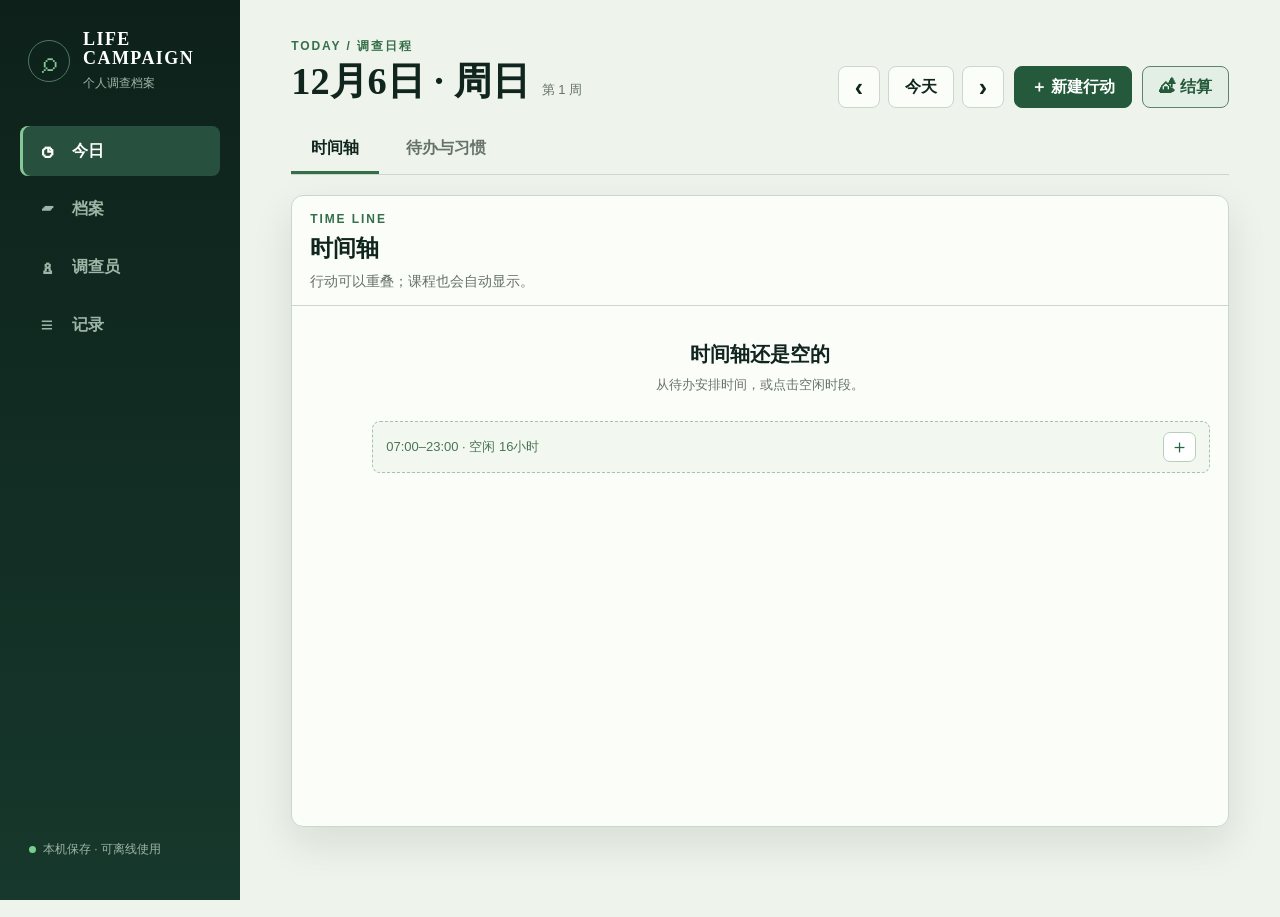
==== index.html @ 819fd272 "feat: add continuous quick todo entry" ====
<!doctype html>
<html lang="zh-CN">
<head>
  <meta charset="utf-8">
  <meta name="viewport" content="width=device-width,initial-scale=1,viewport-fit=cover">
  <meta name="theme-color" content="#10251e">
  <meta name="description" content="本地优先、可离线使用的个人生活管理 RPG">
  <title>Life Campaign</title>
  <link rel="manifest" href="./manifest.webmanifest">
  <link rel="icon" type="image/svg+xml" href="./favicon.svg">
  <link rel="stylesheet" href="./styles.css">
</head>
<body class="synced">
  <div class="app-shell">
    <aside class="rail">
      <div class="brand"><span class="brand-mark">⌕</span><div><strong>LIFE<br>CAMPAIGN</strong><small>个人调查档案</small></div></div>
      <nav class="nav-list" aria-label="主导航">
        <button class="nav-item active" data-tab="today"><span>◷</span>今日</button>
        <button class="nav-item" data-tab="archive"><span>▰</span>档案</button>
        <button class="nav-item" data-tab="investigator"><span>♙</span>调查员</button>
        <button class="nav-item" data-tab="logs"><span>≡</span>记录</button>
      </nav>
      <div class="rail-foot"><span class="status-dot"></span><span data-sync-status>本机保存 · 可离线使用</span></div>
    </aside>
    <div class="cloud-status-mobile"><span class="status-dot"></span><span data-sync-status>本机保存 · 可离线使用</span></div>

    <main>
      <section class="view active today-dashboard" id="today-view">
        <header class="topbar today-topbar">
          <div><p class="eyebrow">TODAY / 调查日程</p><div class="today-title-row"><h1 id="date-title">今天</h1><span id="week-label">第 1 周</span></div></div>
          <div class="top-actions"><div class="date-controls"><button class="icon-btn" id="prev-day" aria-label="前一天">‹</button><button class="ghost-btn" id="go-today">今天</button><button class="icon-btn" id="next-day" aria-label="后一天">›</button></div><button class="primary-btn" id="add-action">＋ 新建行动</button><button class="settle-btn" id="settle-day">🏕 结算</button></div>
        </header>
        <nav class="today-section-tabs" aria-label="今日页面"><button class="active" data-today-section="timeline">时间轴</button><button data-today-section="planning">待办与习惯</button></nav>
        <section class="today-section active" id="today-timeline-section">
          <article class="panel timeline-panel">
            <div class="panel-head compact"><div><p class="section-code">TIME LINE</p><h2>时间轴</h2><p class="muted timeline-hint">行动可以重叠；课程也会自动显示。</p></div></div>
            <div id="timeline" class="timeline"></div>
          </article>
        </section>
        <section class="today-section" id="today-planning-section">
          <div class="planning-main-grid">
            <article class="panel todo-panel" id="todo-panel">
              <div class="panel-head compact todo-head"><div><p class="section-code">TO-DO</p><h2 id="todo-title">本日待办</h2></div><span class="count" id="pending-count">0</span></div>
              <nav class="todo-tabs" aria-label="待办周期"><button class="active" data-todo-period="day">本日</button><button data-todo-period="week">本周</button><button data-todo-period="month">本月</button></nav>
              <form class="quick-todo-form" id="quick-todo-form"><span aria-hidden="true">＋</span><input id="quick-todo-title" maxlength="80" autocomplete="off" enterkeyhint="enter" aria-label="快速新建待办" placeholder="输入待办，按回车新建"><button type="submit" aria-label="添加待办">↵</button></form>
              <p class="quick-todo-hint"><span id="quick-todo-date"></span> · 回车后可继续输入</p>
              <div id="pending-list" class="todo-list"></div>
              <p class="todo-swipe-hint">左右滑动切换周期</p>
            </article>
            <article class="panel habit-panel"><div class="panel-head compact"><div><p class="section-code">ROUTINE</p><h2>今日习惯</h2></div><button class="mini-add" id="add-habit" aria-label="添加习惯">＋</button></div><div id="habit-list"></div></article>
          </div>
          <div class="planning-extra-grid">
            <article class="panel daily-event-panel"><div class="daily-event-head"><div><p class="section-code">DAILY EVENT</p><h2>每日事件</h2></div><span aria-hidden="true">⚄</span></div><div id="daily-event-content"></div><details class="event-table"><summary>事件表</summary><div id="event-table-list"></div><button class="ghost-btn" id="add-daily-event">＋ 添加事件</button></details></article>
            <article class="panel supply-quick"><p class="section-code">WEEKLY SUPPLY</p><h2>本周补给</h2><p id="supply-quick-copy" class="muted">记录食物覆盖。</p><button class="primary-btn" id="record-supply-today">＋ 记录</button></article>
            <article class="brief-card"><p class="section-code">DAILY BRIEF</p><div class="brief-row"><span>已完成</span><strong id="complete-rate">0 / 0</strong></div><div class="progress"><i id="progress-bar"></i></div><p class="muted" id="brief-copy">尚未开始。</p></article>
          </div>
        </section>
      </section>

      <section class="view" id="archive-view">
        <header class="topbar"><div><p class="eyebrow">ARCHIVE / 档案</p><h1>调查档案馆</h1><p class="muted">课程、模组与现实人物档案集中在这里。</p></div></header>
        <nav class="subnav" aria-label="档案分类"><button class="active" data-archive-section="courses">课程表</button><button data-archive-section="cases">模组 Case</button><button data-archive-section="npcs">NPC</button></nav>

        <section class="archive-section active" id="courses-section">
          <div class="section-toolbar"><div><p class="section-code">COURSE TABLE</p><h2>课程表</h2></div><button class="primary-btn" id="add-course">＋ 添加课程</button></div>
          <article class="panel term-panel"><label for="term-start"><span class="section-code">TERM ORIGIN</span>第一周开始日</label><input type="date" id="term-start"></article>
          <div id="course-board" class="course-board"></div>
        </section>

        <section class="archive-section" id="cases-section">
          <div class="section-toolbar"><div><p class="section-code">CASE FILES</p><h2>模组档案</h2><p class="muted">模组不会预设全部任务，行动和线索可以随调查动态增加。</p></div><button class="primary-btn" id="add-case">＋ 新建模组</button></div>
          <div id="case-board" class="case-board"></div>
        </section>

        <section class="archive-section" id="npcs-section">
          <div class="section-toolbar"><div><p class="section-code">NPC DOSSIER</p><h2>人物档案</h2><p class="muted">记录喜好、重要信息与相关线索，不设置好感度。</p></div><button class="primary-btn" id="add-npc">＋ 添加 NPC</button></div>
          <div id="npc-board" class="npc-board"></div>
        </section>
      </section>

      <section class="view" id="investigator-view">
        <header class="topbar"><div><p class="eyebrow">INVESTIGATOR / 调查员</p><h1>调查员档案</h1><p class="muted">现实世界里的长期角色卡。</p></div><div class="backup-actions"><button class="ghost-btn" id="export-data">导出备份</button><label class="ghost-btn import-label">导入备份<input id="import-data" type="file" accept="application/json" hidden></label></div></header>
        <div class="investigator-layout">
          <article class="dossier panel">
            <label class="avatar-slot" for="avatar-input"><img id="avatar-preview" alt="用户自己的角色素材" hidden><span id="avatar-placeholder">＋<small>放入你的角色素材</small></span><input id="avatar-input" type="file" accept="image/*" hidden></label>
            <div class="identity"><p class="section-code">PLAYER CHARACTER</p><div class="name-row"><h2 id="investigator-name">未命名调查员</h2><button class="text-btn" id="rename-investigator">修改</button></div><div class="rank">LEVEL <strong id="level-value">01</strong></div><p><b id="xp-value">0</b> XP　·　<b id="coin-value">0</b> 金币</p><div class="level-progress"><i id="level-progress-bar"></i></div><small id="next-level-copy">距离下一级还需 100 XP</small></div>
          </article>
          <article class="panel growth-card"><div class="panel-head compact"><div><p class="section-code">SKILLS</p><h2>技能</h2></div><button class="mini-add" id="add-skill">＋</button></div><div id="skill-board" class="skill-board"></div></article>
        </div>
        <article class="panel inventory-panel"><div class="panel-head compact"><div><p class="section-code">INVENTORY</p><h2>背包</h2></div><span id="inventory-count" class="count">0</span></div><div id="inventory-list"></div></article>
        <article class="panel shop-panel"><div class="panel-head compact"><div><p class="section-code">REWARD SHOP</p><h2>奖励商店</h2></div><button class="primary-btn" id="add-reward">＋ 添加奖励</button></div><div id="shop-board" class="shop-board"></div></article>
      </section>

      <section class="view" id="logs-view">
        <header class="topbar"><div><p class="eyebrow">CHRONICLE / 记录</p><h1>调查记录</h1><p class="muted">真实完成过的事，会在这里留下痕迹。</p></div></header>
        <div class="stat-grid"><article><span>行动完成</span><strong id="stat-actions">0</strong></article><article><span>已建课程</span><strong id="stat-courses">0</strong></article><article><span>调查模组</span><strong id="stat-cases">0</strong></article><article><span>获得线索</span><strong id="stat-clues">0</strong></article></div>
        <div class="log-grid"><article class="panel log-card"><p class="section-code">SESSION LOG</p><h2>每日结算</h2><div id="session-log-list"></div></article><article class="panel log-card"><p class="section-code">CASE LOG</p><h2>结案报告</h2><div id="case-log-list"></div></article></div>
        <article class="panel event-log"><p class="section-code">DAILY EVENT LOG</p><h2>每日事件记录</h2><div id="daily-event-log-list"></div></article>
        <article class="panel supply-panel"><div class="supply-heading"><div><p class="section-code">WEEKLY SUPPLY LOG</p><h2>每周补给图鉴</h2><p class="muted">只记录吃过什么，不计算热量或健康分。</p></div><button class="primary-btn" id="record-supply-log">＋ 记录一餐</button></div><div class="supply-week-bar"><div class="date-controls"><button class="icon-btn" id="supply-prev-week" aria-label="上一周">‹</button><button class="ghost-btn" id="supply-current-week">本周</button><button class="icon-btn" id="supply-next-week" aria-label="下一周">›</button></div><strong id="supply-week-label"></strong><span id="supply-coverage"></span></div><div id="supply-board" class="supply-board"></div><div class="supply-history-head"><h3>本周记录</h3><button class="ghost-btn" id="add-supply-item">＋ 自定义食物种类</button></div><div id="supply-history"></div></article>
        <article class="panel purchase-log"><p class="section-code">REWARDS CLAIMED</p><h2>奖励兑换记录</h2><div id="purchase-list"></div></article>
      </section>
    </main>

    <nav class="mobile-nav" aria-label="主导航"><button class="nav-item active" data-tab="today"><span>◷</span>今日</button><button class="nav-item" data-tab="archive"><span>▰</span>档案</button><button class="nav-item" data-tab="investigator"><span>♙</span>调查员</button><button class="nav-item" data-tab="logs"><span>≡</span>记录</button></nav>
  </div>

  <dialog id="action-dialog"><form id="action-form"><input type="hidden" id="action-id"><div class="dialog-head"><div><p class="section-code">ACTION</p><h2 id="action-dialog-title">新建行动</h2></div><button type="button" class="icon-btn close" data-close aria-label="关闭">×</button></div><label>行动名称<input id="action-title" required maxlength="80" placeholder="例如：修改论文 3.3"></label><div class="form-row"><label>日期<input id="action-date" type="date" required></label><label>开始时间（可留空）<input id="action-time" type="time"></label></div><div class="form-row"><label>预计耗时<select id="action-duration"><option value="15">15 分钟</option><option value="30">30 分钟</option><option value="45">45 分钟</option><option value="60">60 分钟</option><option value="90">90 分钟</option><option value="120">120 分钟</option></select></label><label>难度<select id="action-difficulty"><option value="1">★☆☆☆☆</option><option value="2">★★☆☆☆</option><option value="3">★★★☆☆</option><option value="4">★★★★☆</option><option value="5">★★★★★</option></select></label></div><div class="form-row"><label>所属模组<select id="action-case"></select></label><label>使用技能<select id="action-skill"></select></label></div><div class="dialog-actions"><button type="button" data-close class="ghost-btn">取消</button><button type="submit" class="primary-btn">保存行动</button></div></form></dialog>

  <dialog id="move-action-dialog"><form id="move-action-form"><input type="hidden" id="move-action-id"><div class="dialog-head"><div><p class="section-code">RESCHEDULE</p><h2>重新安排</h2></div><button type="button" class="icon-btn close" data-close aria-label="关闭">×</button></div><p class="muted" id="move-action-name"></p><label>移动到<input id="move-action-date" type="date" required></label><div class="move-presets"><button type="button" class="ghost-btn" data-move-preset="today">今天</button><button type="button" class="ghost-btn" data-move-preset="tomorrow">明天</button><button type="button" class="ghost-btn" data-move-preset="next-week">下周一</button></div><div class="dialog-actions"><button type="button" data-close class="ghost-btn">取消</button><button type="submit" class="primary-btn">确认迁移</button></div></form></dialog>

  <dialog id="schedule-dialog"><form id="schedule-form"><input type="hidden" id="schedule-action-id"><div class="dialog-head"><div><p class="section-code">TIME BLOCK</p><h2 id="schedule-title">安排行动</h2></div><button type="button" class="icon-btn close" data-close aria-label="关闭">×</button></div><p class="muted" id="schedule-action-name"></p><div class="form-row"><label>日期<input id="schedule-date" type="date" required></label><label>预计耗时（分钟）<input id="schedule-duration" type="number" min="5" max="480" step="5" required></label></div><p class="schedule-label">可用时段</p><div id="schedule-suggestions" class="schedule-suggestions"></div><label>开始时间<input id="schedule-time" type="time" required></label><p id="schedule-conflict" class="schedule-conflict" role="status"></p><div class="dialog-actions"><button type="button" data-close class="ghost-btn">取消</button><button type="submit" class="primary-btn">放进时间轴</button></div></form></dialog>

  <dialog id="course-dialog"><form id="course-form"><input type="hidden" id="course-id"><div class="dialog-head"><div><p class="section-code">COURSE FILE</p><h2 id="course-dialog-title">添加课程</h2></div><button type="button" class="icon-btn close" data-close aria-label="关闭">×</button></div><label>课程名称<input id="course-name" required maxlength="80" placeholder="例如：电力系统分析"></label><div class="form-row"><label>星期<select id="course-weekday"><option value="1">星期一</option><option value="2">星期二</option><option value="3">星期三</option><option value="4">星期四</option><option value="5">星期五</option><option value="6">星期六</option><option value="0">星期日</option></select></label><label>地点<input id="course-location" placeholder="例如：A203"></label></div><div class="form-row"><label>开始<input id="course-start" type="time" value="08:30" required></label><label>结束<input id="course-end" type="time" value="10:05" required></label></div><div class="form-row"><label>起始周<input id="course-first-week" type="number" min="1" max="40" value="1"></label><label>结束周<input id="course-last-week" type="number" min="1" max="40" value="20"></label></div><label>重复规则<select id="course-repeat"><option value="weekly">每周</option><option value="odd">单周</option><option value="even">双周</option><option value="custom">指定周</option></select></label><label id="course-weeks-wrap" hidden>指定周数（逗号分隔，可写 5-8）<input id="course-weeks" maxlength="100" placeholder="例如：1,3,5-8"></label><div class="dialog-actions"><button type="button" data-close class="ghost-btn">取消</button><button type="submit" class="primary-btn">保存课程</button></div></form></dialog>

  <dialog id="habit-dialog"><form id="habit-form"><div class="dialog-head"><div><p class="section-code">ROUTINE</p><h2>添加习惯</h2></div><button type="button" class="icon-btn close" data-close>×</button></div><label>习惯名称<input id="habit-name" required maxlength="60" placeholder="例如：背单词"></label><div class="form-row"><label>类型<select id="habit-type"><option value="check">完成型</option><option value="count">数量型</option></select></label><label>目标数量<input id="habit-target" type="number" min="1" max="999" value="1"></label></div><div class="form-row"><label>单位<input id="habit-unit" maxlength="12" placeholder="次 / 分钟 / 杯"></label><label>频率<select id="habit-repeat"><option value="daily">每天</option><option value="weekdays">指定星期</option><option value="weekly">每周累计</option></select></label></div><label id="habit-weekdays-wrap">指定星期（可多选）<div class="weekday-picker"><label><input type="checkbox" value="1">一</label><label><input type="checkbox" value="2">二</label><label><input type="checkbox" value="3">三</label><label><input type="checkbox" value="4">四</label><label><input type="checkbox" value="5">五</label><label><input type="checkbox" value="6">六</label><label><input type="checkbox" value="0">日</label></div></label><div class="dialog-actions"><button type="button" data-close class="ghost-btn">取消</button><button type="submit" class="primary-btn">保存习惯</button></div></form></dialog>

  <dialog id="case-dialog"><form id="case-form"><div class="dialog-head"><div><p class="section-code">CASE FILE</p><h2>新建模组</h2></div><button type="button" class="icon-btn close" data-close>×</button></div><label>模组名称<input id="case-title" required maxlength="80" placeholder="例如：消失的论文终稿"></label><div class="form-row"><label>主题<input id="case-theme" maxlength="30" placeholder="学习 / 健康 / 项目"></label><label>Deadline<input id="case-deadline" type="date"></label></div><label>概要<textarea id="case-summary" rows="4" placeholder="这个模组想解决什么？"></textarea></label><div class="dialog-actions"><button type="button" data-close class="ghost-btn">取消</button><button type="submit" class="primary-btn">开启调查</button></div></form></dialog>

  <dialog id="case-detail-dialog" class="wide-dialog"><div class="dialog-page"><div class="dialog-head"><div><p class="section-code">CASE DOSSIER</p><h2 id="case-detail-title">模组档案</h2><p class="muted" id="case-detail-meta"></p></div><button type="button" class="icon-btn close" data-close>×</button></div><p id="case-detail-summary" class="case-summary"></p><div class="case-detail-actions"><button class="ghost-btn" id="case-add-action">＋ 行动</button><button class="ghost-btn" id="case-add-clue">＋ 线索</button><button class="ghost-btn" id="case-add-clock">＋ Clock</button><button class="ghost-btn" id="case-add-journal">＋ 手记</button><button class="danger-btn" id="case-toggle-status">结案</button></div><div class="case-detail-grid"><section><h3>行动</h3><div id="case-actions"></div></section><section><h3>线索</h3><div id="case-clues"></div></section><section><h3>Clock</h3><div id="case-clocks"></div></section><section><h3>调查手记</h3><div id="case-journal"></div></section></div></div></dialog>

  <dialog id="clue-dialog"><form id="clue-form"><div class="dialog-head"><div><p class="section-code">CLUE</p><h2>添加线索</h2></div><button type="button" class="icon-btn close" data-close>×</button></div><label>线索标题<input id="clue-title" required maxlength="100"></label><label>详情<textarea id="clue-detail" rows="4"></textarea></label><label>来源 NPC<select id="clue-source"></select></label><div class="dialog-actions"><button type="button" data-close class="ghost-btn">取消</button><button type="submit" class="primary-btn">保存线索</button></div></form></dialog>

  <dialog id="clock-dialog"><form id="clock-form"><div class="dialog-head"><div><p class="section-code">CLOCK</p><h2>添加 Clock</h2></div><button type="button" class="icon-btn close" data-close>×</button></div><label>名称<input id="clock-name" required maxlength="60" placeholder="例如：论文完成度"></label><div class="form-row"><label>当前格<input id="clock-current" type="number" min="0" value="0"></label><label>总格数<input id="clock-max" type="number" min="2" max="12" value="6"></label></div><label>说明<input id="clock-note" maxlength="100"></label><div class="dialog-actions"><button type="button" data-close class="ghost-btn">取消</button><button type="submit" class="primary-btn">保存 Clock</button></div></form></dialog>

  <dialog id="journal-dialog"><form id="journal-form"><div class="dialog-head"><div><p class="section-code">INVESTIGATION NOTE</p><h2>调查手记</h2></div><button type="button" class="icon-btn close" data-close>×</button></div><label>记录<textarea id="journal-text" rows="6" required placeholder="记录进展、想法或下一步方向"></textarea></label><div class="dialog-actions"><button type="button" data-close class="ghost-btn">取消</button><button type="submit" class="primary-btn">保存手记</button></div></form></dialog>

  <dialog id="npc-dialog"><form id="npc-form"><div class="dialog-head"><div><p class="section-code">NPC DOSSIER</p><h2>添加 NPC</h2></div><button type="button" class="icon-btn close" data-close>×</button></div><label>姓名<input id="npc-name" required maxlength="60"></label><label>关系 / 身份<input id="npc-relation" maxlength="60" placeholder="老师 / 同学 / 朋友"></label><label>喜好（每行一条）<textarea id="npc-preferences" rows="4" placeholder="喜欢先看结论&#10;喜欢喝拿铁"></textarea></label><label>重要信息（每行一条）<textarea id="npc-important" rows="4" placeholder="沟通忌讳、生日等事实"></textarea></label><div class="dialog-actions"><button type="button" data-close class="ghost-btn">取消</button><button type="submit" class="primary-btn">保存 NPC</button></div></form></dialog>

  <dialog id="skill-dialog"><form id="skill-form"><div class="dialog-head"><div><p class="section-code">SKILL</p><h2>添加技能</h2></div><button type="button" class="icon-btn close" data-close>×</button></div><label>技能名称<input id="skill-name" required maxlength="50" placeholder="论文写作 / 跑步 / 英语"></label><div class="dialog-actions"><button type="button" data-close class="ghost-btn">取消</button><button type="submit" class="primary-btn">保存技能</button></div></form></dialog>

  <dialog id="reward-dialog"><form id="reward-form"><div class="dialog-head"><div><p class="section-code">REWARD</p><h2>添加奖励</h2></div><button type="button" class="icon-btn close" data-close>×</button></div><label>奖励名称<input id="reward-name" required maxlength="60" placeholder="看一集剧 / 买一本书"></label><label>价格（金币）<input id="reward-cost" type="number" min="1" max="99999" value="50" required></label><div class="dialog-actions"><button type="button" data-close class="ghost-btn">取消</button><button type="submit" class="primary-btn">保存奖励</button></div></form></dialog>
  <dialog id="daily-event-dialog"><form id="daily-event-form"><input type="hidden" id="daily-event-id"><div class="dialog-head"><div><p class="section-code">RANDOM TABLE</p><h2 id="daily-event-dialog-title">添加每日事件</h2></div><button type="button" class="icon-btn close" data-close aria-label="关闭">×</button></div><label>事件名称<input id="daily-event-name" required maxlength="60" placeholder="例如：旧案重启"></label><label>要做什么<textarea id="daily-event-description" required rows="3" maxlength="180" placeholder="写下清楚、可自行判断完成的挑战"></textarea></label><div class="form-row"><label>完成后 XP<input id="daily-event-xp" type="number" min="0" max="100" value="20" required></label><label>完成后金币<input id="daily-event-coins" type="number" min="0" max="100" value="10" required></label></div><div class="dialog-actions"><button type="button" data-close class="ghost-btn">取消</button><button type="submit" class="primary-btn">保存事件</button></div></form></dialog>

  <dialog id="session-dialog"><form id="session-form"><div class="dialog-head"><div><p class="section-code">SESSION END</p><h2>今日结算</h2></div><button type="button" class="icon-btn close" data-close>×</button></div><div id="session-summary" class="session-summary"></div><label>今日备注<textarea id="session-note" rows="5" placeholder="今天有什么值得记下？"></textarea></label><div class="dialog-actions"><button type="button" data-close class="ghost-btn">取消</button><button type="submit" class="primary-btn">生成 Session Log</button></div></form></dialog>

  <dialog id="supply-dialog" class="wide-dialog"><form id="supply-form"><input type="hidden" id="supply-entry-id"><div class="dialog-head"><div><p class="section-code">SUPPLY RECORD</p><h2 id="supply-dialog-title">记录一餐</h2></div><button type="button" class="icon-btn close" data-close aria-label="关闭">×</button></div><label class="supply-date-label">日期<input id="supply-date" type="date" required></label><p class="muted">勾选这一餐吃到的种类；同一天可以记多餐。</p><div id="supply-picker" class="supply-picker"></div><label>备注（可选）<input id="supply-note" maxlength="120" placeholder="例如：午饭"></label><div class="dialog-actions"><button type="button" data-close class="ghost-btn">取消</button><button type="submit" class="primary-btn">保存补给</button></div></form></dialog>
  <dialog id="supply-item-dialog"><form id="supply-item-form"><input type="hidden" id="supply-item-id"><div class="dialog-head"><div><p class="section-code">SUPPLY CATEGORY</p><h2 id="supply-item-title">自定义食物种类</h2></div><button type="button" class="icon-btn close" data-close aria-label="关闭">×</button></div><label>名称<input id="supply-item-name" required maxlength="30" placeholder="例如：海藻"></label><div class="form-row"><label>分类<select id="supply-item-group"><option value="vegetable">蔬菜</option><option value="fruit">水果</option><option value="protein">肉类与蛋白质</option><option value="other">其他</option></select></label><label>每周目标次数<input id="supply-item-target" type="number" min="1" max="20" value="1" required></label></div><p class="muted">默认 1 次，即本周吃过就点亮；次数仅用于自己的记录。</p><div class="dialog-actions"><button type="button" data-close class="ghost-btn">取消</button><button type="submit" class="primary-btn">保存种类</button></div></form></dialog>

  <div id="toast" role="status" aria-live="polite"></div>
  <script src="./app.js"></script>
</body>
</html>
---- styles.css ----
:root{--ink:#101722;--ink-2:#192333;--paper:#f4f0e7;--card:#fffdf7;--line:#d7d1c4;--gold:#c88d39;--gold-2:#e9b96e;--rust:#9d493a;--blue:#466988;--muted:#6f756f;--shadow:0 16px 40px rgba(16,23,34,.09);font-family:Inter,"Segoe UI","Microsoft YaHei",sans-serif;color:var(--ink);background:var(--paper);font-size:16px}*{box-sizing:border-box}body{margin:0;min-height:100vh;background:var(--paper)}button,input,select,textarea{font:inherit}button{cursor:pointer}.app-shell{min-height:100vh}.rail{position:fixed;inset:0 auto 0 0;width:240px;background:var(--ink);color:#fff;padding:30px 20px;display:flex;flex-direction:column;z-index:20}.brand{display:flex;gap:13px;align-items:center;padding:0 8px 34px}.brand-mark{display:grid;place-items:center;width:42px;height:42px;border:1px solid #526173;border-radius:50%;color:var(--gold-2);font-size:29px}.brand strong{font-family:Georgia,serif;font-size:18px;line-height:1.05;letter-spacing:.08em}.brand small{display:block;color:#8995a4;font-size:12px;margin-top:7px}.nav-list{display:grid;gap:8px}.nav-item{border:0;background:transparent;color:#9eabba;display:flex;gap:13px;align-items:center;padding:13px 15px;border-radius:8px;font-weight:650;text-align:left}.nav-item span{font-size:21px;width:24px;text-align:center}.nav-item:hover,.nav-item.active{color:#fff;background:#273447}.nav-item.active{box-shadow:inset 3px 0 var(--gold-2)}.rail-foot{margin-top:auto;color:#8f9aab;font-size:12px;padding:12px 9px}.status-dot{display:inline-block;width:7px;height:7px;border-radius:50%;background:#5db989;margin-right:7px}main{margin-left:240px;min-height:100vh}.view{display:none;padding:38px clamp(22px,4vw,64px) 80px;max-width:1540px;margin:auto}.view.active{display:block}.topbar{display:flex;align-items:flex-end;justify-content:space-between;gap:20px;margin-bottom:28px}.eyebrow,.section-code{font-size:12px;font-weight:800;letter-spacing:.16em;color:var(--rust);margin:0 0 7px}.topbar h1{font-family:Georgia,"Microsoft YaHei",serif;font-size:clamp(30px,4vw,46px);line-height:1;margin:0 0 8px}.muted{color:var(--muted);margin:0;line-height:1.55}.date-controls{display:flex;gap:8px;align-items:center}.icon-btn,.ghost-btn,.primary-btn{border:1px solid var(--line);border-radius:8px;min-height:42px;padding:0 16px;background:var(--card);color:var(--ink);font-weight:700}.icon-btn{width:42px;padding:0;font-size:25px}.primary-btn{border-color:var(--ink);background:var(--ink);color:#fff}.primary-btn:hover{background:#283649}.ghost-btn:hover,.icon-btn:hover{background:#ebe6dc}.today-grid{display:grid;grid-template-columns:minmax(0,1fr) minmax(280px,350px);gap:20px;align-items:start}.panel{background:var(--card);border:1px solid var(--line);border-radius:12px;box-shadow:var(--shadow)}.timeline-panel{padding:24px}.panel-head{display:flex;align-items:center;justify-content:space-between;gap:16px;padding-bottom:20px;border-bottom:1px solid var(--line)}.panel-head.compact{padding:20px}.panel-head h2,.log-card h2{margin:0;font-family:Georgia,"Microsoft YaHei",serif;font-size:23px}.timeline{padding-top:8px}.timeline-item{display:grid;grid-template-columns:58px 18px 1fr;min-height:88px}.timeline-time{font-variant-numeric:tabular-nums;font-size:13px;font-weight:750;padding-top:21px}.track{position:relative}.track:before{content:"";position:absolute;top:0;bottom:0;left:8px;width:1px;background:var(--line)}.track:after{content:"";position:absolute;top:23px;left:4px;width:9px;height:9px;border:3px solid var(--card);border-radius:50%;background:var(--blue);box-shadow:0 0 0 1px var(--blue)}.timeline-item.course .track:after{background:var(--gold);box-shadow:0 0 0 1px var(--gold)}.event-card{margin:7px 0 10px 10px;border:1px solid var(--line);border-left:4px solid var(--blue);border-radius:8px;padding:12px 14px;display:flex;align-items:center;gap:12px;background:#fbfaf6}.course .event-card{border-left-color:var(--gold);background:#fff9ed}.event-info{flex:1;min-width:0}.event-info strong{display:block;margin-bottom:4px}.event-info small{color:var(--muted)}.check{width:25px;height:25px;border:1px solid #aeb3b0;border-radius:50%;background:white}.check.done{background:var(--ink);color:#fff}.event-card.done{opacity:.55}.event-card.done strong{text-decoration:line-through}.delete-btn{border:0;background:transparent;color:#9b9288;font-size:18px;padding:6px}.gap{padding:0 0 10px 86px;color:#8b8c86;font-size:12px;letter-spacing:.04em}.empty{padding:54px 15px;text-align:center;color:var(--muted)}.empty b{display:block;color:var(--ink);font-family:Georgia,serif;font-size:20px;margin-bottom:8px}.side-stack{display:grid;gap:20px}.pending-panel{overflow:hidden}.pending-item{display:grid;grid-template-columns:auto 1fr auto;gap:10px;align-items:center;padding:14px 18px;border-top:1px solid #ece8de}.pending-item:first-child{border-top:0}.pending-item strong{display:block;font-size:14px}.pending-item small{color:var(--muted)}.count{font-family:inherit;font-size:12px;background:var(--ink);color:#fff;padding:3px 7px;border-radius:20px;vertical-align:middle}.brief-card{border-radius:12px;background:var(--ink-2);color:#fff;padding:23px}.brief-card .section-code{color:var(--gold-2)}.brief-row{display:flex;justify-content:space-between;margin:18px 0 10px}.progress{height:5px;border-radius:4px;background:#384455;overflow:hidden;margin-bottom:14px}.progress i{display:block;height:100%;width:0;background:var(--gold-2);transition:width .3s}.brief-card .muted{color:#9da7b5;font-size:13px}.term-panel{padding:18px 22px;margin-bottom:20px;display:flex;justify-content:space-between;align-items:center}.term-panel label{display:flex;flex-direction:column;font-weight:700}.term-panel input{min-width:180px}.course-board{display:grid;grid-template-columns:repeat(auto-fit,minmax(260px,1fr));gap:14px}.course-card{padding:19px;border-top:4px solid var(--gold)}.course-card-head{display:flex;justify-content:space-between;gap:10px}.course-card h3{margin:0 0 7px;font-size:18px}.course-card p{margin:4px 0;color:var(--muted);font-size:14px}.day-badge{font-size:12px;background:#f1e2c9;color:#7b4e18;border-radius:20px;padding:5px 9px;height:max-content;font-weight:800}.locked-card{margin-top:25px;padding:20px;background:#e8e4dc;border:1px dashed #aaa49a;border-radius:12px;display:flex;gap:16px;align-items:center;color:#73736f}.locked-card>span{font-size:27px}.locked-card div{flex:1}.locked-card p{margin:4px 0 0}.locked-card b{font-size:12px}.investigator-layout{display:grid;grid-template-columns:minmax(0,650px) 1fr;gap:20px}.dossier{padding:27px;display:grid;grid-template-columns:180px 1fr;gap:30px;align-items:center}.avatar-slot{width:180px;aspect-ratio:4/5;border:1px dashed #8e8a82;border-radius:9px;background:#e8e4da;display:grid;place-items:center;overflow:hidden;cursor:pointer}.avatar-slot img{width:100%;height:100%;object-fit:cover}.avatar-slot>span{font-size:34px;color:#6f716e;text-align:center}.avatar-slot small{display:block;font-size:13px;margin-top:10px}.identity h2{font-family:Georgia,"Microsoft YaHei",serif;font-size:28px;margin:5px 0 25px}.identity p:last-child{color:var(--muted)}.rank{font-size:12px;letter-spacing:.15em;color:var(--muted);border-block:1px solid var(--line);padding:15px 0}.rank strong{font-family:Georgia,serif;font-size:42px;color:var(--ink);margin-left:15px}.future-grid{display:grid;grid-template-columns:1fr 1fr;gap:14px}.future-card{border:1px solid var(--line);border-radius:12px;padding:22px;background:#ece8df}.future-card span{display:block;font-size:28px}.future-card strong{display:block;margin:18px 0 5px}.future-card p{font-size:13px;color:var(--muted);margin:0}.stat-grid{display:grid;grid-template-columns:repeat(4,1fr);gap:14px;margin-bottom:20px}.stat-grid article{background:var(--ink);color:white;border-radius:10px;padding:20px}.stat-grid span{display:block;color:#aeb8c6;font-size:13px}.stat-grid strong{display:block;font-family:Georgia,serif;font-size:37px;color:var(--gold-2);margin-top:10px}.log-grid{display:grid;grid-template-columns:1fr 1fr;gap:20px}.log-card{padding:25px;min-height:210px}.log-card p:not(.section-code){color:var(--muted);line-height:1.6}.log-card>span{display:inline-block;margin-top:20px;border:1px solid var(--line);border-radius:20px;padding:5px 10px;font-size:12px;color:var(--muted)}dialog{border:0;border-radius:14px;padding:0;width:min(560px,calc(100vw - 28px));background:var(--card);box-shadow:0 30px 80px #0006}dialog::backdrop{background:#0c121bc9;backdrop-filter:blur(4px)}dialog form{padding:25px}.dialog-head{display:flex;justify-content:space-between;align-items:start;margin-bottom:20px}.dialog-head h2{margin:0;font-family:Georgia,serif;font-size:26px}.dialog-head .close{border:0;background:transparent}label{display:block;font-size:13px;font-weight:750;color:#565b58}input,select,textarea{width:100%;border:1px solid #c9c4b9;border-radius:7px;background:white;color:var(--ink);padding:11px 12px;margin-top:6px;min-height:43px}textarea{resize:vertical}.form-row{display:grid;grid-template-columns:1fr 1fr;gap:12px;margin:13px 0}.dialog-actions{display:flex;justify-content:flex-end;gap:10px;margin-top:20px}#toast{position:fixed;left:50%;bottom:30px;translate:-50% 20px;background:var(--ink);color:white;border-radius:8px;padding:11px 17px;opacity:0;pointer-events:none;transition:.25s;z-index:100;font-size:14px}#toast.show{opacity:1;translate:-50% 0}.mobile-nav{display:none}
[hidden]{display:none!important}
@media(max-width:900px){.rail{display:none}main{margin-left:0}.view{padding:25px 18px 100px}.mobile-nav{display:grid;grid-template-columns:repeat(4,1fr);position:fixed;z-index:30;inset:auto 0 0;background:var(--ink);padding:7px max(7px,env(safe-area-inset-right)) max(7px,env(safe-area-inset-bottom)) max(7px,env(safe-area-inset-left));box-shadow:0 -8px 24px #0002}.mobile-nav .nav-item{display:grid;gap:0;justify-items:center;padding:5px;font-size:12px}.mobile-nav .nav-item.active{box-shadow:inset 0 2px var(--gold-2)}.today-grid,.investigator-layout{grid-template-columns:1fr}.topbar{align-items:flex-start}.stat-grid{grid-template-columns:1fr 1fr}}
@media(max-width:560px){.topbar{display:block}.date-controls{margin-top:18px}.timeline-panel{padding:16px}.panel-head{align-items:flex-start}.panel-head .primary-btn{font-size:0;width:44px;padding:0}.panel-head .primary-btn:first-letter{font-size:22px}.timeline-item{grid-template-columns:48px 16px 1fr}.gap{padding-left:72px}.dossier{grid-template-columns:1fr;text-align:center}.avatar-slot{margin:auto;width:150px}.future-grid,.log-grid{grid-template-columns:1fr}.term-panel{display:block}.term-panel input{margin-top:12px}.form-row{grid-template-columns:1fr}.stat-grid article{padding:16px}}
.cloud-status-mobile{display:none}.rail-foot{display:flex;align-items:center}.syncing .status-dot{background:#e8b95f;animation:sync-pulse 1s infinite}.offline .status-dot,.error .status-dot{background:#d97862}.synced .status-dot{background:#75d08d}@keyframes sync-pulse{50%{opacity:.35}}
@media(max-width:900px){.cloud-status-mobile{display:flex;position:fixed;z-index:19;right:12px;top:10px;align-items:center;border:1px solid var(--line);border-radius:20px;background:#fbfdf9e8;box-shadow:0 4px 16px #10251e14;padding:6px 10px;color:var(--muted);font-size:11px;backdrop-filter:blur(8px)}.view{padding-top:42px}}
@media(prefers-reduced-motion:reduce){*{scroll-behavior:auto!important;transition:none!important}}

/* Forest dossier palette */
:root{--ink:#10251e;--ink-2:#18362b;--paper:#eef3eb;--card:#fbfdf9;--line:#cbd7cc;--gold:#4f8a60;--gold-2:#85c795;--rust:#356f4a;--blue:#3f7653;--muted:#66736a;--shadow:0 16px 40px rgba(16,37,30,.10)}
.rail{background:linear-gradient(180deg,#0d211a,#17382c)}
.brand-mark{border-color:#4f7764}.brand small,.nav-item,.rail-foot{color:#9eb5a7}.nav-item:hover,.nav-item.active{background:#28503e}.status-dot{background:#75d08d}
.primary-btn{border-color:#245a3b;background:#245a3b}.primary-btn:hover{background:#31734d}.ghost-btn:hover,.icon-btn:hover{background:#dfe9df}
.event-card{background:#f8fbf6}.course .event-card{background:#f2f8ef}.check.done{background:#286b45}.brief-card{background:linear-gradient(145deg,#143327,#1f4b38)}.progress{background:#3e624f}.progress i{background:#8de0a2}.brief-card .muted{color:#a9c0b2}
.day-badge{background:#dcebdc;color:#285f3b}.locked-card{background:#e1e9df;border-color:#94a798}.avatar-slot,.future-card{background:#e3ebe1}.future-card span{color:#3f7653}.stat-grid article{background:linear-gradient(145deg,#10271d,#1f4b38)}.stat-grid span{color:#a9c0b2}.stat-grid strong{color:#91d7a2}
input:focus,select:focus,textarea:focus{outline:3px solid #8acb9b55;border-color:#3f7653}dialog::backdrop{background:#07130dcc}

/* V1 interaction surfaces */
.top-actions,.backup-actions,.section-toolbar,.case-card-top,.case-metrics,.case-detail-actions,.name-row{display:flex;align-items:center;gap:10px}.top-actions{align-items:flex-end}.settle-btn,.danger-btn{border:1px solid #5f826c;border-radius:8px;min-height:42px;padding:0 16px;background:#e3efe4;color:#245a3b;font-weight:800}.danger-btn{margin-left:auto;border-color:#a96c61;background:#fff5f2;color:#8b3d31}.section-toolbar{justify-content:space-between;margin-bottom:18px}.section-toolbar h2{margin:0;font:700 27px Georgia,"Microsoft YaHei",serif}.subnav{display:flex;gap:6px;margin:-4px 0 26px;border-bottom:1px solid var(--line)}.subnav button{border:0;border-bottom:3px solid transparent;background:transparent;padding:13px 20px;color:var(--muted);font-weight:800}.subnav button.active{border-bottom-color:var(--rust);color:var(--ink)}.archive-section{display:none}.archive-section.active{display:block}.mini-add,.step-btn{border:1px solid var(--line);border-radius:7px;background:white;color:var(--ink);font-weight:800;min-width:34px;height:34px}.compact-empty{padding:25px 14px;font-size:13px}.edit-btn,.text-btn{border:0;background:transparent;color:var(--rust);font-size:12px;font-weight:800;padding:6px}.danger-text{color:#a44c3c}.course-symbol{color:var(--gold);font-size:18px}
.habit-item{display:flex;align-items:center;gap:9px;padding:13px 16px;border-top:1px solid #e7ece5}.habit-item:first-child{border-top:0}.habit-item>div{flex:1;min-width:0}.habit-item strong,.habit-item small{display:block}.habit-item small{color:var(--muted);margin-top:3px}.habit-item.done strong{text-decoration:line-through;opacity:.58}.weekday-picker{display:flex;gap:6px;margin-top:8px}.weekday-picker label{display:grid;place-items:center;width:38px;height:38px;border:1px solid var(--line);border-radius:7px;background:white}.weekday-picker input{width:auto;min-height:0;margin:0 0 2px}
.course-board{grid-template-columns:repeat(7,minmax(145px,1fr));overflow-x:auto;align-items:stretch;padding-bottom:8px}.day-column{min-height:240px;border:1px solid var(--line);border-radius:10px;background:#f7faf5;padding:11px}.day-column>h3{margin:0 0 10px;padding-bottom:8px;border-bottom:2px solid #93b69d;font-size:14px}.day-empty{color:#a0aaa2;font-size:12px;text-align:center}.course-mini{display:grid;gap:5px;margin-bottom:8px;padding:10px;border-left:3px solid var(--gold);border-radius:6px;background:white;box-shadow:0 3px 10px #10251e0c}.course-mini strong{font-size:13px}.course-mini span{font-size:12px;font-weight:800}.course-mini small{color:var(--muted);font-size:11px;line-height:1.45}
.case-board{display:grid;grid-template-columns:repeat(auto-fit,minmax(270px,1fr));gap:16px}.case-card{padding:22px;border-top:4px solid var(--rust)}.case-card.closed{filter:saturate(.55);opacity:.77}.case-card-top{justify-content:space-between;color:var(--muted);font-size:12px}.case-status{border-radius:20px;background:#dcebdd;color:#285f3b;padding:4px 9px;font-weight:850}.case-card.closed .case-status{background:#e2e2df;color:#666}.case-card h3{margin:18px 0 9px;font:700 22px Georgia,"Microsoft YaHei",serif}.case-card>p{min-height:44px;color:var(--muted);line-height:1.55}.case-metrics{flex-wrap:wrap;margin:18px 0}.case-metrics span{padding:4px 8px;border-radius:4px;background:#edf3eb;color:#526459;font-size:11px}.case-metrics .overdue{background:#f5dfda;color:#973e30}.archive-empty{grid-column:1/-1;border:1px dashed var(--line);border-radius:12px}
.npc-board{display:grid;grid-template-columns:repeat(auto-fit,minmax(300px,1fr));gap:15px}.npc-card{display:grid;grid-template-columns:auto 1fr auto;gap:15px;padding:20px}.npc-avatar{display:grid;place-items:center;width:48px;height:48px;border-radius:50%;background:#dbe9dd;color:#356f4a;font-size:26px}.npc-card h3{margin:0 0 10px}.npc-tags{display:flex;flex-wrap:wrap;gap:6px;margin-bottom:12px}.npc-tags span{border:1px solid #d7e2d6;border-radius:20px;background:#f3f8f1;padding:4px 8px;font-size:11px}.card-actions{display:flex;flex-direction:column}
.npc-details{margin-top:12px;border-top:1px solid var(--line);padding-top:10px}.npc-details summary{cursor:pointer;color:var(--rust);font-size:13px;font-weight:800}.npc-details h4{margin:14px 0 6px;font-size:13px}.npc-details p{margin:5px 0;color:var(--muted);font-size:13px;line-height:1.5}
.growth-card{overflow:hidden}.skill-board{padding:5px 18px 15px}.skill-row{display:grid;grid-template-columns:minmax(110px,1fr) minmax(100px,1.5fr) auto;align-items:center;gap:12px;padding:13px 0;border-bottom:1px solid #e3e9e2}.skill-row:last-child{border-bottom:0}.skill-row strong,.skill-row small{display:block}.skill-row small{color:var(--muted);margin-top:3px}.skill-progress,.level-progress{height:6px;border-radius:5px;background:#d8e2d8;overflow:hidden}.skill-progress i,.level-progress i{display:block;height:100%;background:linear-gradient(90deg,#397552,#7fc28f)}.level-progress{margin-top:14px}.identity>small{display:block;color:var(--muted);margin-top:6px}.name-row{justify-content:space-between}.name-row h2{margin-bottom:12px}.shop-panel{margin-top:20px;overflow:hidden}.shop-board{display:grid;grid-template-columns:repeat(auto-fit,minmax(170px,1fr));gap:12px;padding:18px}.reward-card{position:relative;border:1px solid var(--line);border-radius:9px;background:#f7faf5;padding:18px}.reward-card>span{font-size:25px;color:var(--rust)}.reward-card strong{display:block;margin:14px 0 4px}.reward-card p{color:var(--muted)}.reward-card .delete-btn{position:absolute;right:6px;top:5px}.primary-btn:disabled{cursor:not-allowed;opacity:.4}
.wide-dialog{width:min(940px,calc(100vw - 26px));max-height:88vh}.dialog-page{padding:25px;overflow:auto;max-height:88vh}.case-summary{padding:13px 15px;border-left:3px solid var(--gold);background:#edf4eb;color:#526459;line-height:1.55}.case-detail-actions{flex-wrap:wrap;margin:18px 0}.case-detail-grid{display:grid;grid-template-columns:1fr 1fr;gap:18px}.case-detail-grid>section{border:1px solid var(--line);border-radius:10px;background:#f9fbf7;padding:16px}.case-detail-grid h3{margin:0 0 13px;font:700 19px Georgia,serif}.detail-wide{grid-column:1/-1}.clue-item{display:grid;grid-template-columns:auto 1fr auto;gap:10px;border-top:1px solid #e1e8df;padding:12px 0}.clue-item:first-child{border-top:0}.clue-item>span{color:var(--rust);font-size:20px}.clue-item p,.clue-item small{margin:4px 0;color:var(--muted);font-size:12px;line-height:1.5}.clock-item{border-top:1px solid #e1e8df;padding:12px 0}.clock-item:first-child{border-top:0}.clock-item strong,.clock-item small{display:block}.clock-item small{color:var(--muted);margin-top:3px}.clock-track{display:flex;gap:4px;margin:10px 0}.clock-track i{width:100%;height:9px;border:1px solid #91aa97;border-radius:2px;background:white}.clock-track i.filled{background:#4f8a60}.clock-controls{display:flex;align-items:center;gap:7px}.clock-controls button{border:1px solid var(--line);border-radius:5px;background:white;min-width:28px;height:28px}.journal-item{position:relative;border-top:1px solid #e1e8df;padding:12px 40px 12px 0}.journal-item:first-child{border-top:0}.journal-item time{font-size:11px;color:var(--muted)}.journal-item p{white-space:pre-wrap;line-height:1.6}.journal-item .delete-btn{position:absolute;right:0;top:8px;font-size:11px}.session-summary{margin-bottom:16px;border-radius:8px;background:#e8f1e7;padding:14px}.session-summary p{margin:4px 0 0;color:var(--muted)}
.case-action-item{display:flex;align-items:center;gap:9px;border-top:1px solid #e1e8df;padding:11px 0}.case-action-item:first-child{border-top:0}.case-action-item>div{flex:1}.case-action-item strong,.case-action-item small{display:block}.case-action-item small{margin-top:3px;color:var(--muted);font-size:12px}.case-log-details{margin-top:10px}.case-log-details summary{cursor:pointer;color:var(--rust);font-size:12px;font-weight:800}.case-log-details h4{margin:12px 0 5px}.case-log-details p{white-space:pre-wrap}
.log-card{min-height:260px}.log-entry{border-top:1px solid var(--line);padding:14px 0}.log-entry:first-of-type{margin-top:12px}.log-entry time,.log-entry strong{display:block}.log-entry time{color:var(--rust);font-size:11px;font-weight:800}.log-entry strong{margin:4px 0}.log-entry p{margin:0!important;font-size:13px}.purchase-log{margin-top:20px;padding:22px}.purchase-log h2{font:700 22px Georgia,serif}.purchase-chip{display:inline-block;margin:5px 5px 0 0;border:1px solid var(--line);border-radius:20px;background:#f5f9f3;padding:7px 10px;font-size:12px}.import-label{display:inline-flex;align-items:center;cursor:pointer}

@media(max-width:1100px){.course-board{grid-template-columns:repeat(4,minmax(145px,1fr))}.investigator-layout{grid-template-columns:1fr}.stat-grid{grid-template-columns:1fr 1fr}}
@media(max-width:700px){.top-actions{align-items:stretch;flex-direction:column}.settle-btn{width:100%}.section-toolbar{align-items:flex-start}.section-toolbar .primary-btn{white-space:nowrap}.course-board{grid-template-columns:repeat(2,minmax(145px,1fr))}.case-detail-grid{grid-template-columns:1fr}.detail-wide{grid-column:auto}.case-detail-actions .danger-btn{margin-left:0}.backup-actions{margin-top:14px}.npc-card{grid-template-columns:auto 1fr}.npc-card .card-actions{grid-column:1/-1;flex-direction:row;justify-content:flex-end}}

/* V2 weekly supply log */
.supply-quick{padding:20px}.supply-quick h2{font:700 22px Georgia,"Microsoft YaHei",serif;margin:0 0 7px}.supply-quick .primary-btn{margin-top:15px;width:100%}
.supply-panel{padding:24px;margin-top:20px}.supply-heading,.supply-week-bar,.supply-history-head{display:flex;align-items:center;justify-content:space-between;gap:16px}.supply-heading h2{font:700 25px Georgia,"Microsoft YaHei",serif;margin:0 0 6px}.supply-week-bar{justify-content:flex-start;flex-wrap:wrap;margin:22px 0;border-block:1px solid var(--line);padding:15px 0}.supply-week-bar strong{font-size:15px;font-variant-numeric:tabular-nums}.supply-week-bar>span{margin-left:auto;border-radius:20px;background:#e0efdf;color:#285f3b;padding:8px 12px;font-size:14px;font-weight:750}
.supply-board{display:grid;grid-template-columns:repeat(2,minmax(0,1fr));gap:16px}.supply-group{border:1px solid var(--line);border-radius:10px;background:#f7faf5;padding:16px}.supply-group h3{display:flex;justify-content:space-between;gap:8px;margin:0 0 12px;font:700 19px Georgia,"Microsoft YaHei",serif}.supply-group h3 span{font:700 14px Inter,"Microsoft YaHei",sans-serif;color:var(--rust)}.supply-items{display:grid;gap:7px}.supply-item{display:grid;grid-template-columns:22px minmax(0,1fr) auto auto;align-items:center;gap:8px;padding:9px 10px;border:1px solid #dee9de;border-radius:7px;background:white}.supply-item>span{font-size:20px;color:#a1aaa1}.supply-item.covered{background:#e8f5e8;border-color:#afcfb4}.supply-item.covered>span{color:#247a47}.supply-item strong{font-size:14px}.supply-item small{color:var(--muted);font-size:12px;white-space:nowrap}.supply-item .text-btn{font-size:12px}
.supply-history-head{margin:24px 0 10px}.supply-history-head h3{font:700 19px Georgia,"Microsoft YaHei",serif;margin:0}.supply-entry{display:flex;align-items:center;gap:10px;border-top:1px solid var(--line);padding:13px 0}.supply-entry>div{flex:1;min-width:0}.supply-entry time{display:block;color:var(--rust);font-size:13px;font-weight:750;margin-bottom:4px}.supply-entry strong{font-size:14px;line-height:1.5}.supply-entry p{margin:4px 0 0;color:var(--muted);font-size:13px}.supply-date-label{max-width:240px;margin-bottom:14px}.supply-picker{display:grid;grid-template-columns:1fr 1fr;gap:12px;max-height:42vh;overflow:auto;margin:16px 0}.supply-picker fieldset{border:1px solid var(--line);border-radius:9px;padding:12px}.supply-picker legend{font-weight:800;color:var(--rust);padding:0 5px}.supply-pick-grid{display:grid;grid-template-columns:1fr 1fr;gap:7px}.supply-pick-grid label{display:flex;align-items:center;gap:8px;padding:8px;border-radius:7px;background:#f0f6ee;font-size:14px;cursor:pointer}.supply-pick-grid input{width:18px;height:18px;min-height:0;margin:0;accent-color:#2b7650}.supply-picker+label{margin-top:12px}
@media(max-width:900px){.supply-board{grid-template-columns:1fr}}
@media(max-width:560px){.supply-panel{padding:16px}.supply-heading{align-items:stretch;flex-direction:column}.supply-heading .primary-btn{width:100%}.supply-week-bar>span{margin-left:0}.supply-item{grid-template-columns:22px 1fr auto}.supply-item small{grid-column:2;grid-row:2}.supply-item .text-btn{grid-column:3;grid-row:1/3}.supply-history-head{align-items:flex-start;flex-direction:column}.supply-picker{grid-template-columns:1fr;max-height:46vh}}

/* Daily event and reward inventory */
.daily-event-panel{padding:20px}.daily-event-head{display:flex;align-items:center;justify-content:space-between;margin-bottom:10px}.daily-event-head h2{font:700 22px Georgia,"Microsoft YaHei",serif;margin:0}.daily-event-head>span{color:#397552;font-size:28px}.daily-event-result{border-left:3px solid #6ca778;background:#f1f7ef;padding:14px;border-radius:0 8px 8px 0}.daily-event-result>strong{display:block;margin:8px 0 4px;font-size:17px}.daily-event-result p{margin:0 0 8px;line-height:1.5}.daily-event-result small{display:block;color:var(--muted);font-size:13px}.daily-event-actions{display:flex;gap:8px;margin-top:14px}.daily-event-actions button{flex:1}.event-roll-btn{width:100%;margin-top:14px}.event-status{display:inline-block;border-radius:20px;background:#e1e8dd;color:#526459;padding:4px 9px;font-size:12px;font-weight:800}.event-status.accepted{background:#dfeddf;color:#276441}.event-status.completed{background:#cce9d2;color:#1d6b3d}.event-status.abandoned{background:#ece9e3;color:#756e64}.event-table{margin-top:18px;border-top:1px solid var(--line);padding-top:13px}.event-table summary{cursor:pointer;color:var(--rust);font-size:14px;font-weight:750}.event-table-row{display:flex;align-items:center;gap:5px;border-bottom:1px solid var(--line);padding:11px 0}.event-table-row>div{flex:1;min-width:0}.event-table-row strong,.event-table-row small{display:block}.event-table-row strong{font-size:14px}.event-table-row small{margin-top:4px;color:var(--muted);font-size:12px;line-height:1.4}.event-table>.ghost-btn{width:100%;margin-top:12px}
.inventory-panel{margin-top:20px;overflow:hidden}#inventory-list{padding:5px 20px}.inventory-item{display:flex;align-items:center;gap:12px;padding:13px 2px;border-top:1px solid var(--line)}.inventory-item:first-child{border-top:0}.inventory-item>span{font-size:22px;color:var(--rust)}.inventory-item strong{flex:1;font-size:15px}.inventory-item small{font-size:14px;color:var(--muted)}.inventory-item .primary-btn{min-height:36px}.event-log{margin-top:20px;padding:23px}.event-log h2{margin:0 0 10px;font:700 22px Georgia,"Microsoft YaHei",serif}.event-history-entry{display:flex;align-items:center;flex-wrap:wrap;gap:6px 12px;border-top:1px solid var(--line);padding:12px 0}.event-history-entry time{color:var(--rust);font-size:13px;font-weight:800}.event-history-entry strong{font-size:15px}.event-history-entry p{flex-basis:100%;margin:0;color:var(--muted);font-size:14px}

/* Manual time-block planning */
.timeline-hint{font-size:14px;margin-top:7px}.gap-slot{display:flex;align-items:center;justify-content:space-between;gap:10px;margin:2px 0 9px 86px;padding:10px 13px;border:1px dashed #a4c4a8;border-radius:8px;background:#f2f8f0;color:#4c7456;font-size:13px;min-height:44px}.gap-slot span{line-height:1.4}.gap-slot button{border:1px solid #b5d2b8;border-radius:7px;background:#fff;color:#276441;min-width:30px;min-height:30px;font-size:19px}.gap-slot:hover{background:#e6f4e6;border-color:#62996d}.pending-item{grid-template-columns:auto minmax(0,1fr) auto auto auto}.pending-item>div{min-width:0}.pending-item strong{overflow-wrap:anywhere}.pending-item .edit-btn{white-space:nowrap}.event-card[data-drag-action],.pending-item[data-drag-action]{cursor:grab}.event-card[data-drag-action]:active,.pending-item[data-drag-action]:active{cursor:grabbing}.event-card{flex-wrap:wrap}.event-card .event-info{min-width:110px}.schedule-label{font-size:14px;font-weight:800;color:var(--ink);margin:16px 0 8px}.schedule-suggestions{display:flex;flex-wrap:wrap;gap:7px;margin-bottom:14px}.schedule-suggestions .ghost-btn{min-height:36px;padding:0 10px;font-size:13px}.schedule-suggestions .muted{font-size:13px}.schedule-conflict{min-height:20px;margin:8px 0 0;color:#276441;font-size:13px}.schedule-conflict.has-conflict{color:#a44c3c}
@media(max-width:560px){.gap-slot{margin-left:72px}.timeline-hint{font-size:13px}.pending-item{gap:7px;padding:12px}.pending-item .edit-btn{font-size:12px;padding:5px 2px}.event-card .edit-btn{padding:5px 2px}.event-card{gap:7px}}

/* Keep iOS Safari from auto-zooming focused form controls. */
input,select,textarea{font-size:16px}

/* Today workspace V3: fixed dashboard with independently scrollable panels. */
body:has(#today-view.active){overflow:hidden}
main:has(#today-view.active){height:100dvh;overflow:hidden}
.today-dashboard{height:100dvh;max-width:none;padding:18px clamp(16px,2vw,30px) 22px;overflow:hidden}
.today-topbar{min-height:62px;margin-bottom:12px;align-items:center}
.today-title-row{display:flex;align-items:baseline;gap:12px;min-width:0}
.today-title-row h1{font-size:clamp(28px,3vw,40px);white-space:nowrap}
.today-title-row span{font-size:13px;color:var(--muted);white-space:nowrap}
.today-workspace{height:calc(100dvh - 114px);display:grid;grid-template-columns:minmax(390px,1.35fr) minmax(300px,.9fr) minmax(260px,.75fr);gap:12px;min-height:0}
.dashboard-panel{min-height:0;overflow:hidden}
.timeline-panel{display:flex;flex-direction:column;padding:0}
.timeline-panel>.panel-head{padding:16px 18px 12px}
.timeline{padding:8px 14px 16px;overflow-y:auto;min-height:0}
.todo-panel{display:flex;flex-direction:column;padding-bottom:8px}
.todo-tabs{display:grid;grid-template-columns:repeat(3,1fr);gap:4px;padding:0 14px 10px}
.todo-tabs button{border:1px solid var(--line);border-radius:9px;background:transparent;color:var(--muted);padding:7px 5px;font-weight:800;cursor:pointer}
.todo-tabs button.active{background:var(--accent-soft);border-color:var(--accent);color:var(--accent)}
.todo-list{overflow-y:auto;min-height:0;flex:1;padding:0 10px 8px}
.todo-empty{padding:26px 12px;text-align:center;color:var(--muted);font-size:13px}
.todo-item{display:grid;grid-template-columns:auto minmax(0,1fr) auto auto auto;gap:6px;align-items:center;padding:11px 6px;border-top:1px solid var(--line)}
.todo-item:first-child{border-top:0}
.todo-item.done{opacity:.55}
.todo-copy{min-width:0}
.todo-copy strong,.todo-copy small{display:block}
.todo-copy strong{overflow:hidden;text-overflow:ellipsis;white-space:nowrap}
.todo-copy small{margin-top:3px;color:var(--muted);font-size:11px;overflow:hidden;text-overflow:ellipsis;white-space:nowrap}
.todo-swipe-hint{text-align:center;color:var(--muted);font-size:10px;padding:3px 8px 0}
.today-side-stack{display:grid;grid-template-rows:minmax(160px,1fr) minmax(190px,1.15fr) auto;gap:12px;min-height:0}
.habit-panel,.daily-event-panel{overflow:hidden}
.compact-scroll{overflow-y:auto;max-height:100%}
.today-side-stack .daily-event-panel{overflow-y:auto}
.today-mini-grid{display:grid;grid-template-columns:1fr 1fr;gap:12px;min-height:0}
.today-mini-grid .supply-quick,.today-mini-grid .brief-card{padding:14px;min-height:0}
.today-mini-grid h2{font-size:18px}
.today-mini-grid .primary-btn{min-height:36px;margin-top:9px}

.timeline-cluster{display:grid;grid-template-columns:50px 12px minmax(0,1fr);position:relative;margin-bottom:8px}
.timeline-cluster-time{font-size:12px;font-weight:800;padding-top:12px;color:var(--muted)}
.timeline-cluster-line{position:relative}
.timeline-cluster-line::before{content:"";position:absolute;left:5px;top:0;bottom:-14px;width:1px;background:var(--line)}
.timeline-cluster-line::after{content:"";position:absolute;left:1px;top:16px;width:9px;height:9px;border-radius:50%;background:var(--accent);box-shadow:0 0 0 3px var(--surface)}
.parallel-events{display:grid;grid-template-columns:repeat(var(--lanes),minmax(0,1fr));gap:7px;min-width:0}
.parallel-events .event-card{margin:0;padding:10px;min-width:0;align-items:flex-start}
.parallel-events .event-info{min-width:0}
.parallel-events .event-info strong{display:block;overflow:hidden;text-overflow:ellipsis;white-space:nowrap}
.parallel-events .event-info small{white-space:normal}
.parallel-events .edit-btn{padding:4px}
.gap-slot{margin-left:62px}
.move-presets{display:flex;gap:8px;flex-wrap:wrap;margin-top:10px}

@media(max-width:1200px){
  .today-workspace{grid-template-columns:minmax(0,1.15fr) minmax(0,.85fr);grid-template-rows:minmax(0,1fr) 210px}
  .timeline-panel{grid-row:1/3}
  .today-side-stack{grid-column:2;grid-row:2;grid-template-columns:1fr 1fr 1fr;grid-template-rows:1fr;gap:8px}
  .today-mini-grid{grid-template-columns:1fr;gap:8px;overflow-y:auto}
  .today-mini-grid .supply-quick,.today-mini-grid .brief-card{padding:10px}
  .today-mini-grid h2{font-size:15px}
}

@media(max-width:700px){
  body:has(#today-view.active){overscroll-behavior:none}
  .today-dashboard{height:100dvh;padding:10px 8px 76px}
  .today-topbar{min-height:78px;margin-bottom:8px;align-items:flex-start;gap:6px}
  .today-title-row{gap:7px}
  .today-title-row h1{font-size:25px}
  .today-title-row span{font-size:11px}
  .today-topbar .top-actions{flex-direction:row;flex-wrap:wrap;justify-content:flex-end;gap:5px}
  .today-topbar .date-nav{gap:3px}
  .today-topbar .ghost-btn,.today-topbar .primary-btn{min-height:32px;padding:6px 8px;font-size:12px}
  .today-workspace{height:calc(100dvh - 104px);grid-template-columns:minmax(0,1fr) minmax(0,1fr);grid-template-rows:minmax(0,1.15fr) minmax(0,.85fr);gap:7px}
  .timeline-panel{grid-column:1/3;grid-row:1}
  .todo-panel{grid-column:1;grid-row:2}
  .today-side-stack{grid-column:2;grid-row:2;display:block;overflow-y:auto}
  .today-side-stack>.card{margin-bottom:7px;padding:10px}
  .today-mini-grid{display:block;overflow:visible}
  .today-mini-grid>.card{margin-bottom:7px}
  .timeline-panel>.panel-head{padding:10px 11px 6px}
  .timeline{padding:4px 7px 10px}
  .timeline-cluster{grid-template-columns:38px 10px minmax(0,1fr);margin-bottom:6px}
  .timeline-cluster-time{font-size:10px;padding-top:9px}
  .timeline-cluster-line::before{left:4px}
  .timeline-cluster-line::after{left:0;top:12px}
  .parallel-events{gap:4px}
  .parallel-events .event-card{padding:7px 6px;border-radius:9px}
  .parallel-events .event-card input[type="checkbox"]{width:16px;height:16px}
  .parallel-events .event-info strong{font-size:12px}
  .parallel-events .event-info small{font-size:9px}
  .parallel-events .edit-btn{font-size:11px}
  .gap-slot{margin-left:48px;padding:7px;font-size:10px}
  .todo-panel .panel-head{padding:10px 10px 7px}
  .todo-panel .panel-head h2{font-size:16px}
  .todo-tabs{padding:0 7px 5px;gap:3px}
  .todo-tabs button{padding:5px 2px;font-size:11px}
  .todo-list{padding:0 5px 5px}
  .todo-item{grid-template-columns:auto minmax(0,1fr) auto;padding:8px 3px;gap:4px}
  .todo-item .icon-btn[data-edit-action],.todo-item .icon-btn[data-schedule-action]{display:none}
  .todo-copy strong{font-size:12px}
  .todo-copy small{font-size:9px}
  .todo-swipe-hint{font-size:9px}
  .today-side-stack .panel-head h2,.today-mini-grid h2{font-size:14px}
  .today-side-stack p,.today-side-stack small,.today-side-stack .muted{font-size:10px}
}

/* Today workspace V4: timeline and planning are separate, normally scrolling pages. */
body:has(#today-view.active){overflow:auto}
main:has(#today-view.active){height:auto;overflow:visible}
.today-dashboard{height:auto;max-width:1540px;padding:38px clamp(22px,4vw,64px) 90px;overflow:visible}
.today-topbar{min-height:0;margin-bottom:18px;align-items:flex-end}
.today-section-tabs{display:flex;gap:7px;margin-bottom:20px;border-bottom:1px solid var(--line)}
.today-section-tabs button{border:0;border-bottom:3px solid transparent;background:transparent;padding:12px 20px;color:var(--muted);font-weight:850}
.today-section-tabs button.active{border-bottom-color:var(--rust);color:var(--ink)}
.today-section{display:none}
.today-section.active{display:block}
.today-section .timeline-panel{display:block;padding:0;overflow:visible}
.today-section .timeline{min-height:520px;padding:10px 18px 24px;overflow:visible}
.planning-main-grid{display:grid;grid-template-columns:minmax(0,1.35fr) minmax(300px,.65fr);gap:18px;align-items:start}
.planning-extra-grid{display:grid;grid-template-columns:minmax(320px,1.2fr) minmax(220px,.8fr) minmax(220px,.8fr);gap:18px;align-items:start;margin-top:18px}
.todo-panel{display:block;padding-bottom:8px;overflow:visible}
.todo-list{overflow:visible;min-height:180px;padding:0 14px 8px}
.habit-panel,.daily-event-panel{overflow:visible}
.habit-panel #habit-list{min-height:120px}
.todo-swipe-hint{font-size:11px;padding:8px}
.quick-todo-form{display:grid;grid-template-columns:auto minmax(0,1fr) auto;align-items:center;gap:8px;margin:4px 14px 6px;padding:5px 6px 5px 12px;border:1px solid #a9c8ae;border-radius:10px;background:#f7fbf5;transition:border-color .15s,box-shadow .15s}
.quick-todo-form:focus-within{border-color:#3f7653;box-shadow:0 0 0 3px #8acb9b33}
.quick-todo-form>span{color:var(--rust);font-size:22px;font-weight:700}
.quick-todo-form input{min-height:38px;margin:0;padding:6px 2px;border:0;background:transparent;outline:0;box-shadow:none}
.quick-todo-form button{width:36px;height:36px;border:0;border-radius:8px;background:#245a3b;color:#fff;font-size:20px;font-weight:800}
.quick-todo-hint{margin:0 18px 8px;color:var(--muted);font-size:11px}

/* The action editor is deliberately a compact, single-screen form. */
#action-dialog{max-height:calc(100dvh - 20px);overflow:hidden}
#action-dialog form{max-height:calc(100dvh - 20px);overflow:auto;padding:18px 22px}
#action-dialog .dialog-head{margin-bottom:12px}
#action-dialog .dialog-head h2{font-size:23px}
#action-dialog .form-row{margin:9px 0;gap:10px}
#action-dialog input,#action-dialog select{min-height:38px;padding:8px 10px;margin-top:4px}
#action-dialog .dialog-actions{margin-top:13px}

@media(max-width:900px){
  .today-dashboard{padding:42px 18px 105px}
  .planning-main-grid,.planning-extra-grid{grid-template-columns:1fr}
  .today-section .timeline{min-height:420px}
}

@media(max-width:560px){
  .today-dashboard{height:auto;padding:42px 12px 94px}
  .today-topbar{display:block;min-height:0;margin-bottom:12px}
  .today-title-row h1{font-size:29px}
  .today-topbar .top-actions{margin-top:14px;display:grid;grid-template-columns:1fr auto;align-items:stretch}
  .today-topbar .date-controls{grid-column:1/-1;margin:0;display:grid;grid-template-columns:42px 1fr 42px}
  .today-topbar .primary-btn,.today-topbar .settle-btn{min-height:40px;padding:6px 10px;font-size:13px}
  .today-section-tabs{position:sticky;top:0;z-index:12;background:var(--paper);padding-top:4px}
  .today-section-tabs button{flex:1;padding:10px 6px}
  .today-section .timeline-panel>.panel-head{padding:15px}
  .today-section .timeline{min-height:500px;padding:8px 10px 20px}
  .planning-main-grid,.planning-extra-grid{gap:12px}
  .planning-extra-grid{margin-top:12px}
  .planning-main-grid .todo-panel{grid-column:auto;grid-row:auto}
  .todo-panel .panel-head{padding:15px}
  .todo-tabs{padding:0 12px 8px}
  .quick-todo-form{margin:2px 12px 5px}
  .quick-todo-hint{margin:0 15px 7px}
  .todo-list{padding:0 10px 8px}
  .todo-item{display:flex;flex-wrap:wrap;padding:12px 4px;gap:5px}
  .todo-item .todo-copy{flex:1;min-width:calc(100% - 38px)}
  .todo-item .edit-btn{border:1px solid var(--line);border-radius:6px;padding:5px 8px}
  .todo-copy strong{font-size:14px}
  .todo-copy small{font-size:11px;white-space:normal}
  .habit-panel .panel-head{padding:15px}
  #action-dialog{width:calc(100vw - 16px)}
  #action-dialog form{padding:14px}
  #action-dialog .form-row{grid-template-columns:1fr 1fr;gap:7px;margin:7px 0}
  #action-dialog label{font-size:11px}
  #action-dialog input,#action-dialog select{font-size:16px;min-height:36px;padding:6px 7px}
  #action-dialog .dialog-actions button{min-height:38px}
}
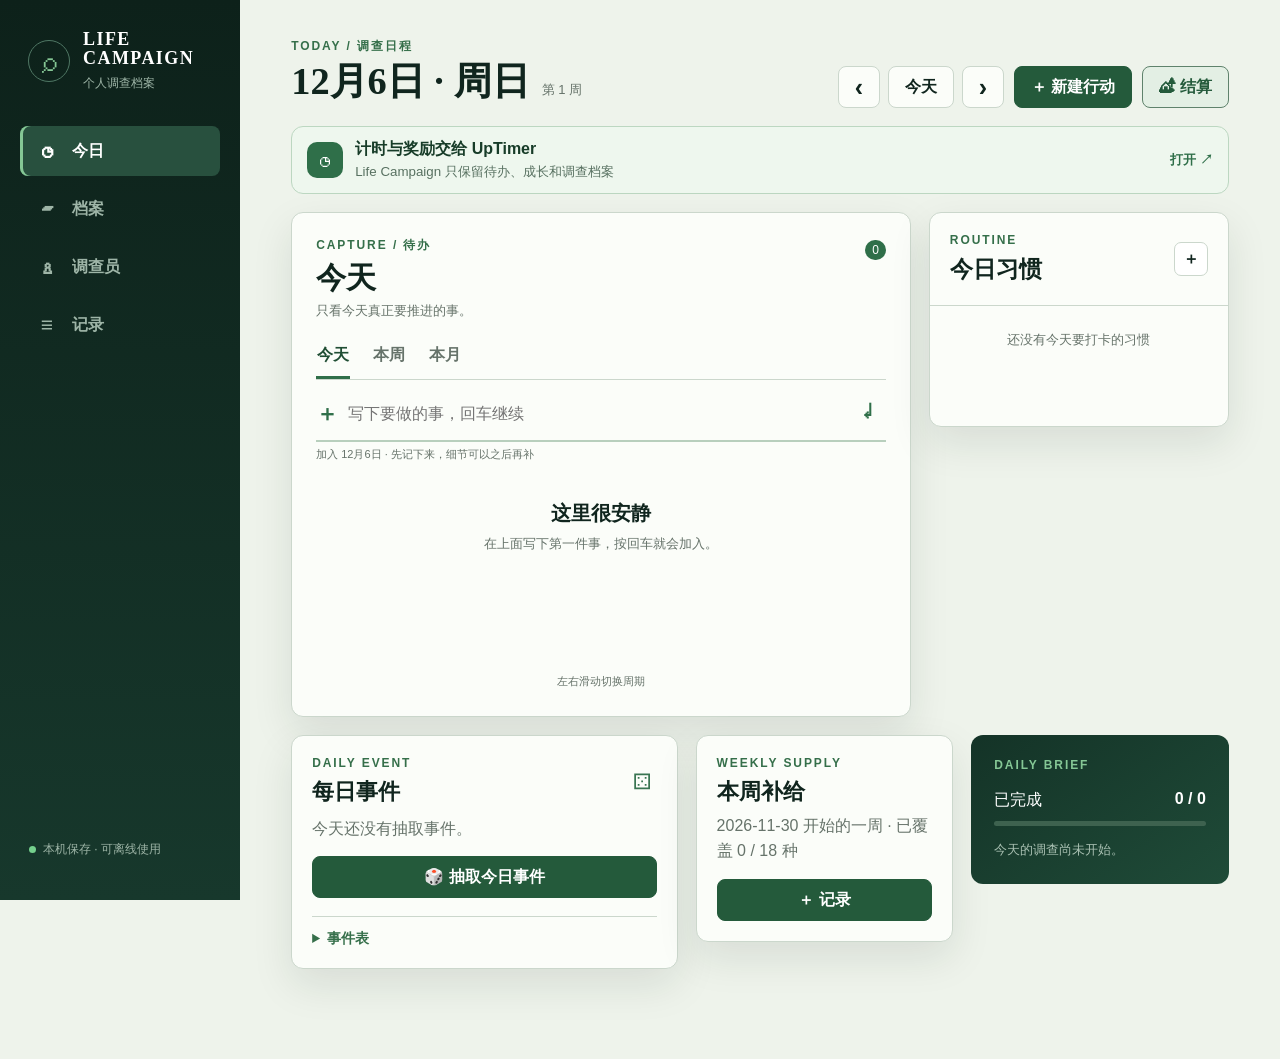
==== commit 8cf3f6c5: "feat: split UpTimer tracking from Jot-style planning" ====
--- a/index.html
+++ b/index.html
@@ -30,20 +30,14 @@
           <div><p class="eyebrow">TODAY / 调查日程</p><div class="today-title-row"><h1 id="date-title">今天</h1><span id="week-label">第 1 周</span></div></div>
           <div class="top-actions"><div class="date-controls"><button class="icon-btn" id="prev-day" aria-label="前一天">‹</button><button class="ghost-btn" id="go-today">今天</button><button class="icon-btn" id="next-day" aria-label="后一天">›</button></div><button class="primary-btn" id="add-action">＋ 新建行动</button><button class="settle-btn" id="settle-day">🏕 结算</button></div>
         </header>
-        <nav class="today-section-tabs" aria-label="今日页面"><button class="active" data-today-section="timeline">时间轴</button><button data-today-section="planning">待办与习惯</button></nav>
-        <section class="today-section active" id="today-timeline-section">
-          <article class="panel timeline-panel">
-            <div class="panel-head compact"><div><p class="section-code">TIME LINE</p><h2>时间轴</h2><p class="muted timeline-hint">行动可以重叠；课程也会自动显示。</p></div></div>
-            <div id="timeline" class="timeline"></div>
-          </article>
-        </section>
-        <section class="today-section" id="today-planning-section">
+        <a class="uptimer-handoff" href="https://apps.apple.com/cn/app/uptimer/id1625562058" target="_blank" rel="noreferrer"><span>◷</span><div><strong>计时与奖励交给 UpTimer</strong><small>Life Campaign 只保留待办、成长和调查档案</small></div><b>打开 ↗</b></a>
+        <section class="today-planning" id="today-planning-section">
           <div class="planning-main-grid">
             <article class="panel todo-panel" id="todo-panel">
-              <div class="panel-head compact todo-head"><div><p class="section-code">TO-DO</p><h2 id="todo-title">本日待办</h2></div><span class="count" id="pending-count">0</span></div>
-              <nav class="todo-tabs" aria-label="待办周期"><button class="active" data-todo-period="day">本日</button><button data-todo-period="week">本周</button><button data-todo-period="month">本月</button></nav>
-              <form class="quick-todo-form" id="quick-todo-form"><span aria-hidden="true">＋</span><input id="quick-todo-title" maxlength="80" autocomplete="off" enterkeyhint="enter" aria-label="快速新建待办" placeholder="输入待办，按回车新建"><button type="submit" aria-label="添加待办">↵</button></form>
-              <p class="quick-todo-hint"><span id="quick-todo-date"></span> · 回车后可继续输入</p>
+              <div class="jot-heading"><div><p class="section-code">CAPTURE / 待办</p><h2 id="todo-title">今天</h2><p id="todo-period-copy">只看今天真正要推进的事。</p></div><span class="count" id="pending-count">0</span></div>
+              <nav class="todo-tabs" aria-label="待办周期"><button class="active" data-todo-period="day">今天</button><button data-todo-period="week">本周</button><button data-todo-period="month">本月</button></nav>
+              <form class="quick-todo-form" id="quick-todo-form"><span aria-hidden="true">＋</span><input id="quick-todo-title" maxlength="80" autocomplete="off" enterkeyhint="enter" aria-label="快速新建待办" placeholder="写下要做的事，回车继续"><button type="submit" aria-label="添加待办">↵</button></form>
+              <p class="quick-todo-hint"><span id="quick-todo-date"></span> · 先记下来，细节可以之后再补</p>
               <div id="pending-list" class="todo-list"></div>
               <p class="todo-swipe-hint">左右滑动切换周期</p>
             </article>
@@ -83,12 +77,10 @@
         <div class="investigator-layout">
           <article class="dossier panel">
             <label class="avatar-slot" for="avatar-input"><img id="avatar-preview" alt="用户自己的角色素材" hidden><span id="avatar-placeholder">＋<small>放入你的角色素材</small></span><input id="avatar-input" type="file" accept="image/*" hidden></label>
-            <div class="identity"><p class="section-code">PLAYER CHARACTER</p><div class="name-row"><h2 id="investigator-name">未命名调查员</h2><button class="text-btn" id="rename-investigator">修改</button></div><div class="rank">LEVEL <strong id="level-value">01</strong></div><p><b id="xp-value">0</b> XP　·　<b id="coin-value">0</b> 金币</p><div class="level-progress"><i id="level-progress-bar"></i></div><small id="next-level-copy">距离下一级还需 100 XP</small></div>
+            <div class="identity"><p class="section-code">PLAYER CHARACTER</p><div class="name-row"><h2 id="investigator-name">未命名调查员</h2><button class="text-btn" id="rename-investigator">修改</button></div><div class="rank">LEVEL <strong id="level-value">01</strong></div><p><b id="xp-value">0</b> XP</p><div class="level-progress"><i id="level-progress-bar"></i></div><small id="next-level-copy">距离下一级还需 100 XP</small></div>
           </article>
           <article class="panel growth-card"><div class="panel-head compact"><div><p class="section-code">SKILLS</p><h2>技能</h2></div><button class="mini-add" id="add-skill">＋</button></div><div id="skill-board" class="skill-board"></div></article>
         </div>
-        <article class="panel inventory-panel"><div class="panel-head compact"><div><p class="section-code">INVENTORY</p><h2>背包</h2></div><span id="inventory-count" class="count">0</span></div><div id="inventory-list"></div></article>
-        <article class="panel shop-panel"><div class="panel-head compact"><div><p class="section-code">REWARD SHOP</p><h2>奖励商店</h2></div><button class="primary-btn" id="add-reward">＋ 添加奖励</button></div><div id="shop-board" class="shop-board"></div></article>
       </section>
 
       <section class="view" id="logs-view">
@@ -97,18 +89,15 @@
         <div class="log-grid"><article class="panel log-card"><p class="section-code">SESSION LOG</p><h2>每日结算</h2><div id="session-log-list"></div></article><article class="panel log-card"><p class="section-code">CASE LOG</p><h2>结案报告</h2><div id="case-log-list"></div></article></div>
         <article class="panel event-log"><p class="section-code">DAILY EVENT LOG</p><h2>每日事件记录</h2><div id="daily-event-log-list"></div></article>
         <article class="panel supply-panel"><div class="supply-heading"><div><p class="section-code">WEEKLY SUPPLY LOG</p><h2>每周补给图鉴</h2><p class="muted">只记录吃过什么，不计算热量或健康分。</p></div><button class="primary-btn" id="record-supply-log">＋ 记录一餐</button></div><div class="supply-week-bar"><div class="date-controls"><button class="icon-btn" id="supply-prev-week" aria-label="上一周">‹</button><button class="ghost-btn" id="supply-current-week">本周</button><button class="icon-btn" id="supply-next-week" aria-label="下一周">›</button></div><strong id="supply-week-label"></strong><span id="supply-coverage"></span></div><div id="supply-board" class="supply-board"></div><div class="supply-history-head"><h3>本周记录</h3><button class="ghost-btn" id="add-supply-item">＋ 自定义食物种类</button></div><div id="supply-history"></div></article>
-        <article class="panel purchase-log"><p class="section-code">REWARDS CLAIMED</p><h2>奖励兑换记录</h2><div id="purchase-list"></div></article>
       </section>
     </main>
 
     <nav class="mobile-nav" aria-label="主导航"><button class="nav-item active" data-tab="today"><span>◷</span>今日</button><button class="nav-item" data-tab="archive"><span>▰</span>档案</button><button class="nav-item" data-tab="investigator"><span>♙</span>调查员</button><button class="nav-item" data-tab="logs"><span>≡</span>记录</button></nav>
   </div>
 
-  <dialog id="action-dialog"><form id="action-form"><input type="hidden" id="action-id"><div class="dialog-head"><div><p class="section-code">ACTION</p><h2 id="action-dialog-title">新建行动</h2></div><button type="button" class="icon-btn close" data-close aria-label="关闭">×</button></div><label>行动名称<input id="action-title" required maxlength="80" placeholder="例如：修改论文 3.3"></label><div class="form-row"><label>日期<input id="action-date" type="date" required></label><label>开始时间（可留空）<input id="action-time" type="time"></label></div><div class="form-row"><label>预计耗时<select id="action-duration"><option value="15">15 分钟</option><option value="30">30 分钟</option><option value="45">45 分钟</option><option value="60">60 分钟</option><option value="90">90 分钟</option><option value="120">120 分钟</option></select></label><label>难度<select id="action-difficulty"><option value="1">★☆☆☆☆</option><option value="2">★★☆☆☆</option><option value="3">★★★☆☆</option><option value="4">★★★★☆</option><option value="5">★★★★★</option></select></label></div><div class="form-row"><label>所属模组<select id="action-case"></select></label><label>使用技能<select id="action-skill"></select></label></div><div class="dialog-actions"><button type="button" data-close class="ghost-btn">取消</button><button type="submit" class="primary-btn">保存行动</button></div></form></dialog>
+  <dialog id="action-dialog"><form id="action-form"><input type="hidden" id="action-id"><div class="dialog-head"><div><p class="section-code">ACTION</p><h2 id="action-dialog-title">新建行动</h2></div><button type="button" class="icon-btn close" data-close aria-label="关闭">×</button></div><label>行动名称<input id="action-title" required maxlength="80" placeholder="例如：修改论文 3.3"></label><div class="form-row"><label>日期<input id="action-date" type="date" required></label><label>预计耗时<select id="action-duration"><option value="15">15 分钟</option><option value="30">30 分钟</option><option value="45">45 分钟</option><option value="60">60 分钟</option><option value="90">90 分钟</option><option value="120">120 分钟</option></select></label></div><div class="form-row"><label>难度<select id="action-difficulty"><option value="1">★☆☆☆☆</option><option value="2">★★☆☆☆</option><option value="3">★★★☆☆</option><option value="4">★★★★☆</option><option value="5">★★★★★</option></select></label><label>所属模组<select id="action-case"></select></label></div><label>使用技能<select id="action-skill"></select></label><div class="dialog-actions"><button type="button" data-close class="ghost-btn">取消</button><button type="submit" class="primary-btn">保存行动</button></div></form></dialog>
 
   <dialog id="move-action-dialog"><form id="move-action-form"><input type="hidden" id="move-action-id"><div class="dialog-head"><div><p class="section-code">RESCHEDULE</p><h2>重新安排</h2></div><button type="button" class="icon-btn close" data-close aria-label="关闭">×</button></div><p class="muted" id="move-action-name"></p><label>移动到<input id="move-action-date" type="date" required></label><div class="move-presets"><button type="button" class="ghost-btn" data-move-preset="today">今天</button><button type="button" class="ghost-btn" data-move-preset="tomorrow">明天</button><button type="button" class="ghost-btn" data-move-preset="next-week">下周一</button></div><div class="dialog-actions"><button type="button" data-close class="ghost-btn">取消</button><button type="submit" class="primary-btn">确认迁移</button></div></form></dialog>
-
-  <dialog id="schedule-dialog"><form id="schedule-form"><input type="hidden" id="schedule-action-id"><div class="dialog-head"><div><p class="section-code">TIME BLOCK</p><h2 id="schedule-title">安排行动</h2></div><button type="button" class="icon-btn close" data-close aria-label="关闭">×</button></div><p class="muted" id="schedule-action-name"></p><div class="form-row"><label>日期<input id="schedule-date" type="date" required></label><label>预计耗时（分钟）<input id="schedule-duration" type="number" min="5" max="480" step="5" required></label></div><p class="schedule-label">可用时段</p><div id="schedule-suggestions" class="schedule-suggestions"></div><label>开始时间<input id="schedule-time" type="time" required></label><p id="schedule-conflict" class="schedule-conflict" role="status"></p><div class="dialog-actions"><button type="button" data-close class="ghost-btn">取消</button><button type="submit" class="primary-btn">放进时间轴</button></div></form></dialog>
 
   <dialog id="course-dialog"><form id="course-form"><input type="hidden" id="course-id"><div class="dialog-head"><div><p class="section-code">COURSE FILE</p><h2 id="course-dialog-title">添加课程</h2></div><button type="button" class="icon-btn close" data-close aria-label="关闭">×</button></div><label>课程名称<input id="course-name" required maxlength="80" placeholder="例如：电力系统分析"></label><div class="form-row"><label>星期<select id="course-weekday"><option value="1">星期一</option><option value="2">星期二</option><option value="3">星期三</option><option value="4">星期四</option><option value="5">星期五</option><option value="6">星期六</option><option value="0">星期日</option></select></label><label>地点<input id="course-location" placeholder="例如：A203"></label></div><div class="form-row"><label>开始<input id="course-start" type="time" value="08:30" required></label><label>结束<input id="course-end" type="time" value="10:05" required></label></div><div class="form-row"><label>起始周<input id="course-first-week" type="number" min="1" max="40" value="1"></label><label>结束周<input id="course-last-week" type="number" min="1" max="40" value="20"></label></div><label>重复规则<select id="course-repeat"><option value="weekly">每周</option><option value="odd">单周</option><option value="even">双周</option><option value="custom">指定周</option></select></label><label id="course-weeks-wrap" hidden>指定周数（逗号分隔，可写 5-8）<input id="course-weeks" maxlength="100" placeholder="例如：1,3,5-8"></label><div class="dialog-actions"><button type="button" data-close class="ghost-btn">取消</button><button type="submit" class="primary-btn">保存课程</button></div></form></dialog>
 
@@ -128,8 +117,7 @@
 
   <dialog id="skill-dialog"><form id="skill-form"><div class="dialog-head"><div><p class="section-code">SKILL</p><h2>添加技能</h2></div><button type="button" class="icon-btn close" data-close>×</button></div><label>技能名称<input id="skill-name" required maxlength="50" placeholder="论文写作 / 跑步 / 英语"></label><div class="dialog-actions"><button type="button" data-close class="ghost-btn">取消</button><button type="submit" class="primary-btn">保存技能</button></div></form></dialog>
 
-  <dialog id="reward-dialog"><form id="reward-form"><div class="dialog-head"><div><p class="section-code">REWARD</p><h2>添加奖励</h2></div><button type="button" class="icon-btn close" data-close>×</button></div><label>奖励名称<input id="reward-name" required maxlength="60" placeholder="看一集剧 / 买一本书"></label><label>价格（金币）<input id="reward-cost" type="number" min="1" max="99999" value="50" required></label><div class="dialog-actions"><button type="button" data-close class="ghost-btn">取消</button><button type="submit" class="primary-btn">保存奖励</button></div></form></dialog>
-  <dialog id="daily-event-dialog"><form id="daily-event-form"><input type="hidden" id="daily-event-id"><div class="dialog-head"><div><p class="section-code">RANDOM TABLE</p><h2 id="daily-event-dialog-title">添加每日事件</h2></div><button type="button" class="icon-btn close" data-close aria-label="关闭">×</button></div><label>事件名称<input id="daily-event-name" required maxlength="60" placeholder="例如：旧案重启"></label><label>要做什么<textarea id="daily-event-description" required rows="3" maxlength="180" placeholder="写下清楚、可自行判断完成的挑战"></textarea></label><div class="form-row"><label>完成后 XP<input id="daily-event-xp" type="number" min="0" max="100" value="20" required></label><label>完成后金币<input id="daily-event-coins" type="number" min="0" max="100" value="10" required></label></div><div class="dialog-actions"><button type="button" data-close class="ghost-btn">取消</button><button type="submit" class="primary-btn">保存事件</button></div></form></dialog>
+  <dialog id="daily-event-dialog"><form id="daily-event-form"><input type="hidden" id="daily-event-id"><div class="dialog-head"><div><p class="section-code">RANDOM TABLE</p><h2 id="daily-event-dialog-title">添加每日事件</h2></div><button type="button" class="icon-btn close" data-close aria-label="关闭">×</button></div><label>事件名称<input id="daily-event-name" required maxlength="60" placeholder="例如：旧案重启"></label><label>要做什么<textarea id="daily-event-description" required rows="3" maxlength="180" placeholder="写下清楚、可自行判断完成的挑战"></textarea></label><label>完成后 XP<input id="daily-event-xp" type="number" min="0" max="100" value="20" required></label><div class="dialog-actions"><button type="button" data-close class="ghost-btn">取消</button><button type="submit" class="primary-btn">保存事件</button></div></form></dialog>
 
   <dialog id="session-dialog"><form id="session-form"><div class="dialog-head"><div><p class="section-code">SESSION END</p><h2>今日结算</h2></div><button type="button" class="icon-btn close" data-close>×</button></div><div id="session-summary" class="session-summary"></div><label>今日备注<textarea id="session-note" rows="5" placeholder="今天有什么值得记下？"></textarea></label><div class="dialog-actions"><button type="button" data-close class="ghost-btn">取消</button><button type="submit" class="primary-btn">生成 Session Log</button></div></form></dialog>
 
--- a/styles.css
+++ b/styles.css
@@ -225,3 +225,27 @@
   #action-dialog input,#action-dialog select{font-size:16px;min-height:36px;padding:6px 7px}
   #action-dialog .dialog-actions button{min-height:38px}
 }
+
+/* UpTimer handoff + Jot-inspired capture list. */
+.uptimer-handoff{display:flex;align-items:center;gap:12px;margin:0 0 18px;padding:12px 15px;border:1px solid #bcd7c1;border-radius:12px;background:#eef7ee;color:#173c28;text-decoration:none}
+.uptimer-handoff>span{display:grid;place-items:center;width:36px;height:36px;border-radius:10px;background:#2f6f49;color:white;font-size:20px}
+.uptimer-handoff>div{min-width:0;flex:1}.uptimer-handoff strong,.uptimer-handoff small{display:block}.uptimer-handoff small{margin-top:3px;color:#587161}.uptimer-handoff>b{font-size:13px;color:#2f6f49}
+.jot-heading{display:flex;align-items:flex-start;justify-content:space-between;gap:20px;padding:24px 24px 16px}
+.jot-heading h2{margin:0;font:700 30px/1.1 Georgia,"Microsoft YaHei",serif}.jot-heading p:last-child{margin:8px 0 0;color:var(--muted);font-size:13px}.jot-heading .count{margin-top:3px;background:#2f6f49}
+.todo-tabs{display:flex;gap:22px;margin:0 24px 12px;padding:0;border-bottom:1px solid var(--line)}
+.todo-tabs button{border:0;border-bottom:3px solid transparent;border-radius:0;background:transparent;padding:9px 1px 10px;color:var(--muted)}
+.todo-tabs button.active{border-color:#2f6f49;background:transparent;color:#204e34}
+.quick-todo-form{margin:12px 24px 5px;border:0;border-bottom:2px solid #b8cfbd;border-radius:0;background:transparent;padding:3px 0 7px}
+.quick-todo-form:focus-within{border-color:#2f6f49;box-shadow:none}
+.quick-todo-form>span{color:#2f6f49}.quick-todo-form button{background:transparent;color:#2f6f49}
+.quick-todo-hint{margin:0 24px 13px}.todo-list{padding:0 24px 12px}
+.todo-item{grid-template-columns:auto minmax(0,1fr) auto;gap:12px;padding:15px 0;border-top:1px solid #e8e6df}
+.todo-item:first-child{border-top:0}.todo-copy strong{font-size:15px;font-weight:700}.todo-copy small{margin-top:5px;font-size:11px;white-space:normal}
+.todo-actions{display:flex;gap:5px;opacity:.25;transition:opacity .15s}.todo-item:hover .todo-actions,.todo-item:focus-within .todo-actions{opacity:1}.todo-actions .text-btn{font-size:12px}
+.todo-date-group{margin-top:8px}.todo-date-group+ .todo-date-group{margin-top:24px}.todo-date-group>header{display:flex;justify-content:space-between;gap:12px;padding:9px 0;border-bottom:1px solid #cbdacb;color:#234b34}.todo-date-group>header span{color:var(--muted);font-size:12px}
+
+@media(max-width:560px){
+  .uptimer-handoff{margin-bottom:12px;padding:10px 12px}.uptimer-handoff small{font-size:11px}.uptimer-handoff>b{font-size:0}.uptimer-handoff>b::after{content:'↗';font-size:18px}
+  .jot-heading{padding:19px 16px 12px}.jot-heading h2{font-size:26px}.todo-tabs{margin:0 16px 10px}.quick-todo-form{margin:9px 16px 5px}.quick-todo-hint{margin:0 16px 10px}.todo-list{padding:0 16px 10px}
+  .todo-item{display:grid;grid-template-columns:auto minmax(0,1fr);padding:14px 0;gap:8px 10px}.todo-item .todo-copy{min-width:0}.todo-actions{grid-column:2;opacity:1;justify-content:flex-start}.todo-date-group>header{display:block}.todo-date-group>header span{display:block;margin-top:3px}
+}
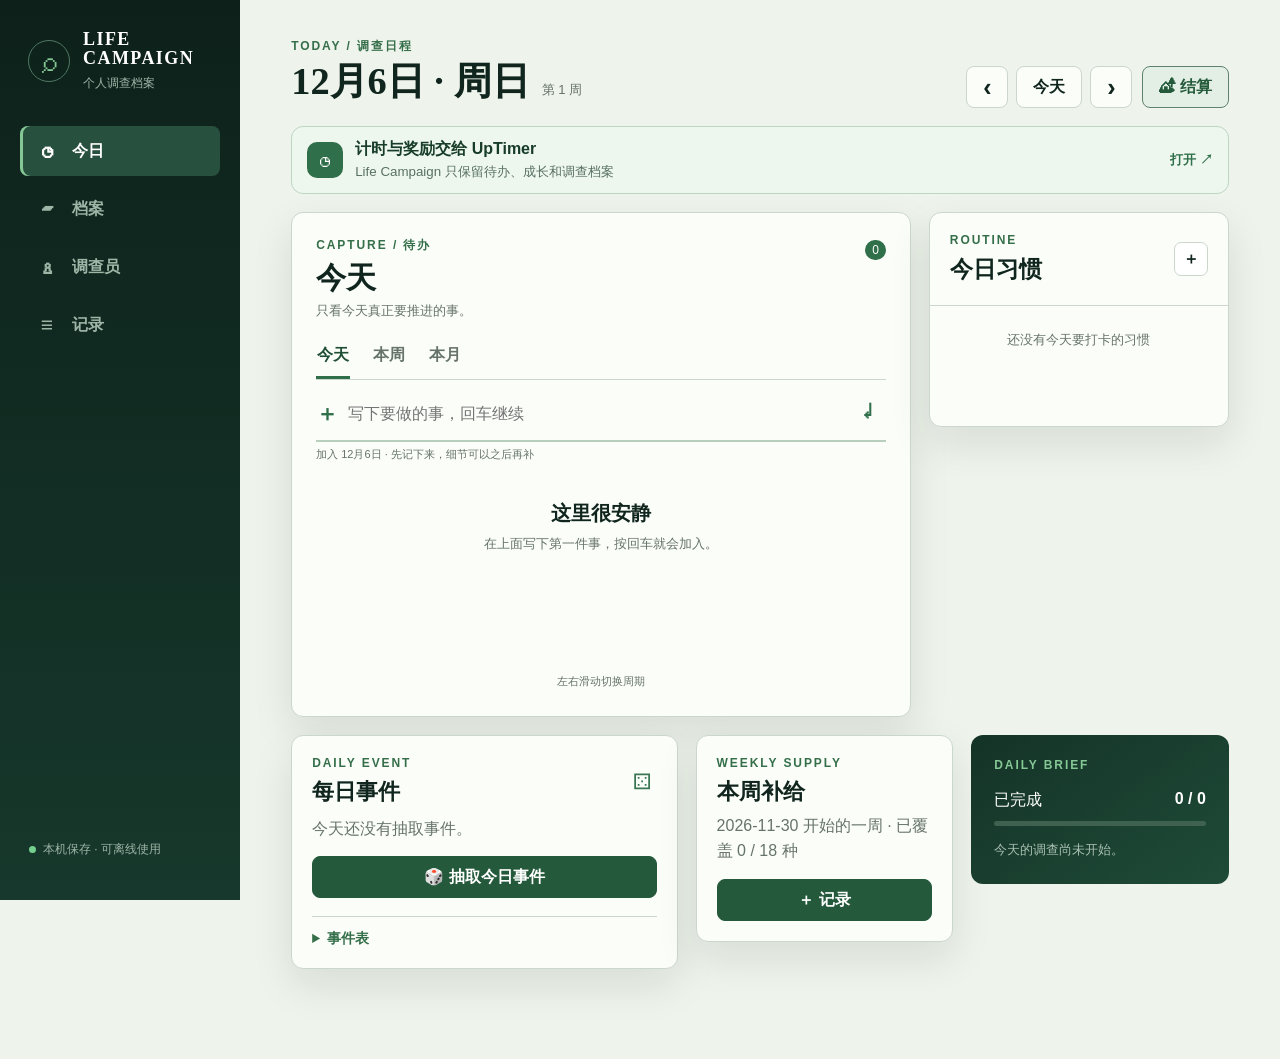
==== commit aebe784f: "refactor: use quick capture as the only today action entry" ====
--- a/index.html
+++ b/index.html
@@ -8,7 +8,7 @@
   <title>Life Campaign</title>
   <link rel="manifest" href="./manifest.webmanifest">
   <link rel="icon" type="image/svg+xml" href="./favicon.svg">
-  <link rel="stylesheet" href="./styles.css">
+  <link rel="stylesheet" href="./styles.css?v=6">
 </head>
 <body class="synced">
   <div class="app-shell">
@@ -28,7 +28,7 @@
       <section class="view active today-dashboard" id="today-view">
         <header class="topbar today-topbar">
           <div><p class="eyebrow">TODAY / 调查日程</p><div class="today-title-row"><h1 id="date-title">今天</h1><span id="week-label">第 1 周</span></div></div>
-          <div class="top-actions"><div class="date-controls"><button class="icon-btn" id="prev-day" aria-label="前一天">‹</button><button class="ghost-btn" id="go-today">今天</button><button class="icon-btn" id="next-day" aria-label="后一天">›</button></div><button class="primary-btn" id="add-action">＋ 新建行动</button><button class="settle-btn" id="settle-day">🏕 结算</button></div>
+          <div class="top-actions"><div class="date-controls"><button class="icon-btn" id="prev-day" aria-label="前一天">‹</button><button class="ghost-btn" id="go-today">今天</button><button class="icon-btn" id="next-day" aria-label="后一天">›</button></div><button class="settle-btn" id="settle-day">🏕 结算</button></div>
         </header>
         <a class="uptimer-handoff" href="https://apps.apple.com/cn/app/uptimer/id1625562058" target="_blank" rel="noreferrer"><span>◷</span><div><strong>计时与奖励交给 UpTimer</strong><small>Life Campaign 只保留待办、成长和调查档案</small></div><b>打开 ↗</b></a>
         <section class="today-planning" id="today-planning-section">
@@ -125,6 +125,6 @@
   <dialog id="supply-item-dialog"><form id="supply-item-form"><input type="hidden" id="supply-item-id"><div class="dialog-head"><div><p class="section-code">SUPPLY CATEGORY</p><h2 id="supply-item-title">自定义食物种类</h2></div><button type="button" class="icon-btn close" data-close aria-label="关闭">×</button></div><label>名称<input id="supply-item-name" required maxlength="30" placeholder="例如：海藻"></label><div class="form-row"><label>分类<select id="supply-item-group"><option value="vegetable">蔬菜</option><option value="fruit">水果</option><option value="protein">肉类与蛋白质</option><option value="other">其他</option></select></label><label>每周目标次数<input id="supply-item-target" type="number" min="1" max="20" value="1" required></label></div><p class="muted">默认 1 次，即本周吃过就点亮；次数仅用于自己的记录。</p><div class="dialog-actions"><button type="button" data-close class="ghost-btn">取消</button><button type="submit" class="primary-btn">保存种类</button></div></form></dialog>
 
   <div id="toast" role="status" aria-live="polite"></div>
-  <script src="./app.js"></script>
+  <script src="./app.js?v=6.1"></script>
 </body>
 </html>
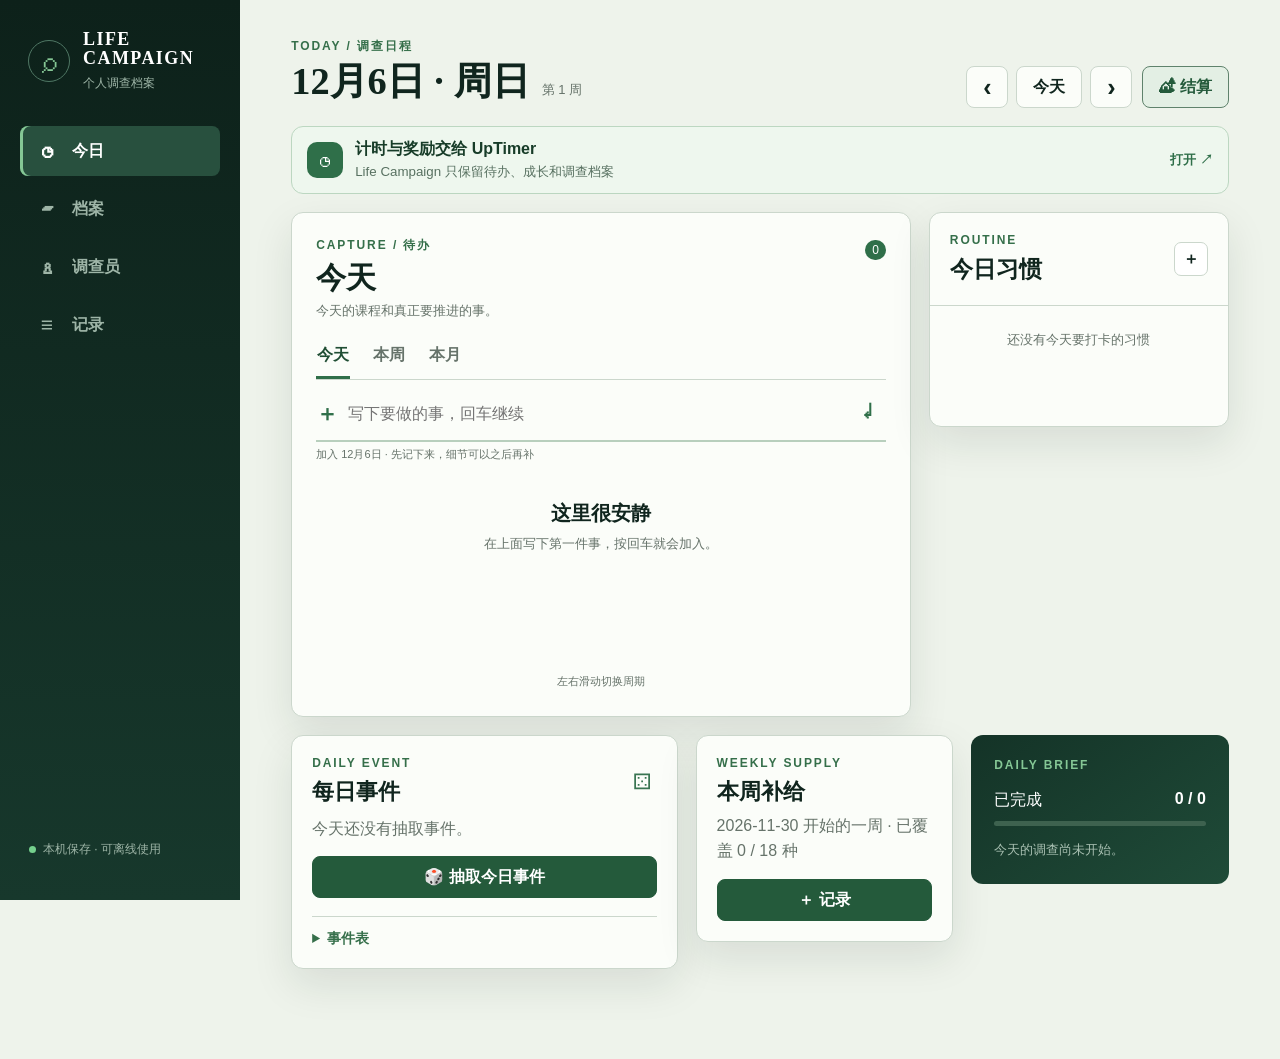
==== commit 8d005afa: "fix: show courses in daily and weekly todo views" ====
--- a/index.html
+++ b/index.html
@@ -8,7 +8,7 @@
   <title>Life Campaign</title>
   <link rel="manifest" href="./manifest.webmanifest">
   <link rel="icon" type="image/svg+xml" href="./favicon.svg">
-  <link rel="stylesheet" href="./styles.css?v=6">
+  <link rel="stylesheet" href="./styles.css?v=6.2">
 </head>
 <body class="synced">
   <div class="app-shell">
@@ -125,6 +125,6 @@
   <dialog id="supply-item-dialog"><form id="supply-item-form"><input type="hidden" id="supply-item-id"><div class="dialog-head"><div><p class="section-code">SUPPLY CATEGORY</p><h2 id="supply-item-title">自定义食物种类</h2></div><button type="button" class="icon-btn close" data-close aria-label="关闭">×</button></div><label>名称<input id="supply-item-name" required maxlength="30" placeholder="例如：海藻"></label><div class="form-row"><label>分类<select id="supply-item-group"><option value="vegetable">蔬菜</option><option value="fruit">水果</option><option value="protein">肉类与蛋白质</option><option value="other">其他</option></select></label><label>每周目标次数<input id="supply-item-target" type="number" min="1" max="20" value="1" required></label></div><p class="muted">默认 1 次，即本周吃过就点亮；次数仅用于自己的记录。</p><div class="dialog-actions"><button type="button" data-close class="ghost-btn">取消</button><button type="submit" class="primary-btn">保存种类</button></div></form></dialog>
 
   <div id="toast" role="status" aria-live="polite"></div>
-  <script src="./app.js?v=6.1"></script>
+  <script src="./app.js?v=6.2"></script>
 </body>
 </html>
--- a/styles.css
+++ b/styles.css
@@ -243,9 +243,10 @@
 .todo-item:first-child{border-top:0}.todo-copy strong{font-size:15px;font-weight:700}.todo-copy small{margin-top:5px;font-size:11px;white-space:normal}
 .todo-actions{display:flex;gap:5px;opacity:.25;transition:opacity .15s}.todo-item:hover .todo-actions,.todo-item:focus-within .todo-actions{opacity:1}.todo-actions .text-btn{font-size:12px}
 .todo-date-group{margin-top:8px}.todo-date-group+ .todo-date-group{margin-top:24px}.todo-date-group>header{display:flex;justify-content:space-between;gap:12px;padding:9px 0;border-bottom:1px solid #cbdacb;color:#234b34}.todo-date-group>header span{color:var(--muted);font-size:12px}
+.course-todo{background:#f2f8f1;margin:0 -8px;padding:14px 8px;border-color:#dbe8da;border-radius:8px}.course-todo+.course-todo{margin-top:4px}.course-todo-mark{display:grid;place-items:center;width:27px;height:27px;border-radius:8px;background:#2f6f49;color:#fff;font-size:12px;font-weight:850}.course-todo .todo-copy small{color:#4e6c57;font-variant-numeric:tabular-nums}.course-todo-badge{align-self:center;padding:4px 8px;border-radius:20px;background:#dcebdd;color:#2b6844;font-size:11px;font-weight:800}
 
 @media(max-width:560px){
   .uptimer-handoff{margin-bottom:12px;padding:10px 12px}.uptimer-handoff small{font-size:11px}.uptimer-handoff>b{font-size:0}.uptimer-handoff>b::after{content:'↗';font-size:18px}
   .jot-heading{padding:19px 16px 12px}.jot-heading h2{font-size:26px}.todo-tabs{margin:0 16px 10px}.quick-todo-form{margin:9px 16px 5px}.quick-todo-hint{margin:0 16px 10px}.todo-list{padding:0 16px 10px}
-  .todo-item{display:grid;grid-template-columns:auto minmax(0,1fr);padding:14px 0;gap:8px 10px}.todo-item .todo-copy{min-width:0}.todo-actions{grid-column:2;opacity:1;justify-content:flex-start}.todo-date-group>header{display:block}.todo-date-group>header span{display:block;margin-top:3px}
-}
+  .todo-item{display:grid;grid-template-columns:auto minmax(0,1fr);padding:14px 0;gap:8px 10px}.todo-item .todo-copy{min-width:0}.todo-actions{grid-column:2;opacity:1;justify-content:flex-start}.todo-date-group>header{display:block}.todo-date-group>header span{display:block;margin-top:3px}.course-todo{grid-template-columns:auto minmax(0,1fr) auto;margin-inline:-5px;padding-inline:7px}.course-todo-badge{display:block}
+}
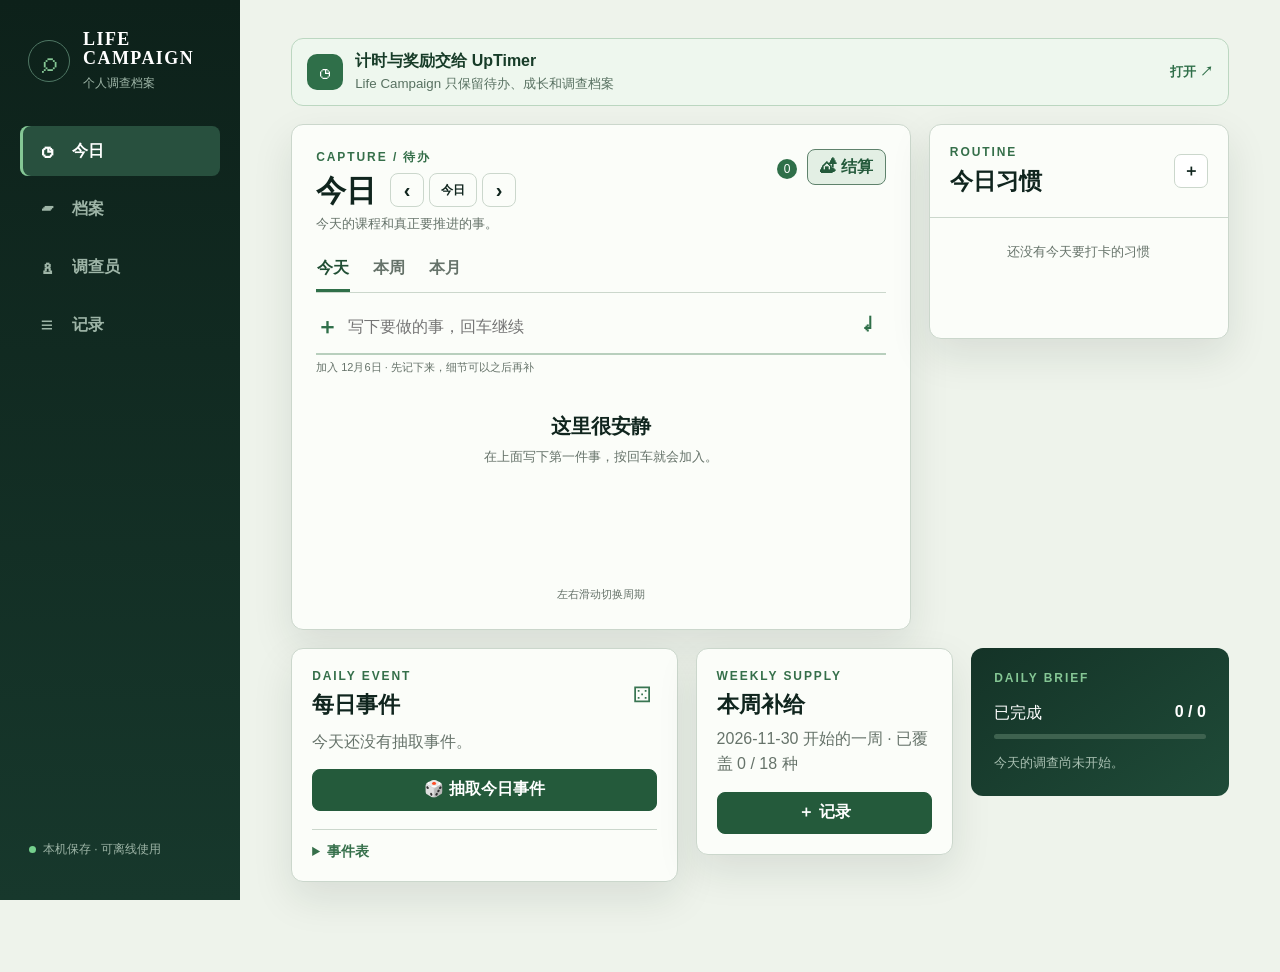
==== commit f6ec2f17: "refactor: move date navigation into todo header" ====
--- a/index.html
+++ b/index.html
@@ -8,7 +8,7 @@
   <title>Life Campaign</title>
   <link rel="manifest" href="./manifest.webmanifest">
   <link rel="icon" type="image/svg+xml" href="./favicon.svg">
-  <link rel="stylesheet" href="./styles.css?v=6.2">
+  <link rel="stylesheet" href="./styles.css?v=6.5">
 </head>
 <body class="synced">
   <div class="app-shell">
@@ -26,15 +26,11 @@
 
     <main>
       <section class="view active today-dashboard" id="today-view">
-        <header class="topbar today-topbar">
-          <div><p class="eyebrow">TODAY / 调查日程</p><div class="today-title-row"><h1 id="date-title">今天</h1><span id="week-label">第 1 周</span></div></div>
-          <div class="top-actions"><div class="date-controls"><button class="icon-btn" id="prev-day" aria-label="前一天">‹</button><button class="ghost-btn" id="go-today">今天</button><button class="icon-btn" id="next-day" aria-label="后一天">›</button></div><button class="settle-btn" id="settle-day">🏕 结算</button></div>
-        </header>
         <a class="uptimer-handoff" href="https://apps.apple.com/cn/app/uptimer/id1625562058" target="_blank" rel="noreferrer"><span>◷</span><div><strong>计时与奖励交给 UpTimer</strong><small>Life Campaign 只保留待办、成长和调查档案</small></div><b>打开 ↗</b></a>
         <section class="today-planning" id="today-planning-section">
           <div class="planning-main-grid">
             <article class="panel todo-panel" id="todo-panel">
-              <div class="jot-heading"><div><p class="section-code">CAPTURE / 待办</p><h2 id="todo-title">今天</h2><p id="todo-period-copy">只看今天真正要推进的事。</p></div><span class="count" id="pending-count">0</span></div>
+              <div class="jot-heading"><div class="todo-heading-copy"><p class="section-code">CAPTURE / 待办</p><div class="todo-title-controls"><h2 id="todo-title">今日</h2><div class="date-controls compact-date-controls"><button class="icon-btn" id="prev-day" aria-label="前一天">‹</button><button class="ghost-btn" id="go-today">今日</button><button class="icon-btn" id="next-day" aria-label="后一天">›</button></div></div><p id="todo-period-copy">今天的课程和真正要推进的事。</p></div><div class="todo-heading-actions"><span class="count" id="pending-count">0</span><button class="settle-btn" id="settle-day">🏕 结算</button></div></div>
               <nav class="todo-tabs" aria-label="待办周期"><button class="active" data-todo-period="day">今天</button><button data-todo-period="week">本周</button><button data-todo-period="month">本月</button></nav>
               <form class="quick-todo-form" id="quick-todo-form"><span aria-hidden="true">＋</span><input id="quick-todo-title" maxlength="80" autocomplete="off" enterkeyhint="enter" aria-label="快速新建待办" placeholder="写下要做的事，回车继续"><button type="submit" aria-label="添加待办">↵</button></form>
               <p class="quick-todo-hint"><span id="quick-todo-date"></span> · 先记下来，细节可以之后再补</p>
@@ -95,9 +91,7 @@
     <nav class="mobile-nav" aria-label="主导航"><button class="nav-item active" data-tab="today"><span>◷</span>今日</button><button class="nav-item" data-tab="archive"><span>▰</span>档案</button><button class="nav-item" data-tab="investigator"><span>♙</span>调查员</button><button class="nav-item" data-tab="logs"><span>≡</span>记录</button></nav>
   </div>
 
-  <dialog id="action-dialog"><form id="action-form"><input type="hidden" id="action-id"><div class="dialog-head"><div><p class="section-code">ACTION</p><h2 id="action-dialog-title">新建行动</h2></div><button type="button" class="icon-btn close" data-close aria-label="关闭">×</button></div><label>行动名称<input id="action-title" required maxlength="80" placeholder="例如：修改论文 3.3"></label><div class="form-row"><label>日期<input id="action-date" type="date" required></label><label>预计耗时<select id="action-duration"><option value="15">15 分钟</option><option value="30">30 分钟</option><option value="45">45 分钟</option><option value="60">60 分钟</option><option value="90">90 分钟</option><option value="120">120 分钟</option></select></label></div><div class="form-row"><label>难度<select id="action-difficulty"><option value="1">★☆☆☆☆</option><option value="2">★★☆☆☆</option><option value="3">★★★☆☆</option><option value="4">★★★★☆</option><option value="5">★★★★★</option></select></label><label>所属模组<select id="action-case"></select></label></div><label>使用技能<select id="action-skill"></select></label><div class="dialog-actions"><button type="button" data-close class="ghost-btn">取消</button><button type="submit" class="primary-btn">保存行动</button></div></form></dialog>
-
-  <dialog id="move-action-dialog"><form id="move-action-form"><input type="hidden" id="move-action-id"><div class="dialog-head"><div><p class="section-code">RESCHEDULE</p><h2>重新安排</h2></div><button type="button" class="icon-btn close" data-close aria-label="关闭">×</button></div><p class="muted" id="move-action-name"></p><label>移动到<input id="move-action-date" type="date" required></label><div class="move-presets"><button type="button" class="ghost-btn" data-move-preset="today">今天</button><button type="button" class="ghost-btn" data-move-preset="tomorrow">明天</button><button type="button" class="ghost-btn" data-move-preset="next-week">下周一</button></div><div class="dialog-actions"><button type="button" data-close class="ghost-btn">取消</button><button type="submit" class="primary-btn">确认迁移</button></div></form></dialog>
+  <dialog id="action-dialog"><form id="action-form"><input type="hidden" id="action-id"><div class="dialog-head"><div><p class="section-code">ACTION</p><h2 id="action-dialog-title">新建行动</h2></div><button type="button" class="icon-btn close" data-close aria-label="关闭">×</button></div><label>行动名称<input id="action-title" required maxlength="80" placeholder="例如：修改论文 3.3"></label><label>日期<input id="action-date" type="date" required></label><div class="form-row"><label>所属模组（可选）<select id="action-case"></select></label><label>使用技能（可选）<select id="action-skill"></select></label></div><div class="dialog-actions"><button type="button" data-close class="ghost-btn">取消</button><button type="submit" class="primary-btn">保存行动</button></div></form></dialog>
 
   <dialog id="course-dialog"><form id="course-form"><input type="hidden" id="course-id"><div class="dialog-head"><div><p class="section-code">COURSE FILE</p><h2 id="course-dialog-title">添加课程</h2></div><button type="button" class="icon-btn close" data-close aria-label="关闭">×</button></div><label>课程名称<input id="course-name" required maxlength="80" placeholder="例如：电力系统分析"></label><div class="form-row"><label>星期<select id="course-weekday"><option value="1">星期一</option><option value="2">星期二</option><option value="3">星期三</option><option value="4">星期四</option><option value="5">星期五</option><option value="6">星期六</option><option value="0">星期日</option></select></label><label>地点<input id="course-location" placeholder="例如：A203"></label></div><div class="form-row"><label>开始<input id="course-start" type="time" value="08:30" required></label><label>结束<input id="course-end" type="time" value="10:05" required></label></div><div class="form-row"><label>起始周<input id="course-first-week" type="number" min="1" max="40" value="1"></label><label>结束周<input id="course-last-week" type="number" min="1" max="40" value="20"></label></div><label>重复规则<select id="course-repeat"><option value="weekly">每周</option><option value="odd">单周</option><option value="even">双周</option><option value="custom">指定周</option></select></label><label id="course-weeks-wrap" hidden>指定周数（逗号分隔，可写 5-8）<input id="course-weeks" maxlength="100" placeholder="例如：1,3,5-8"></label><div class="dialog-actions"><button type="button" data-close class="ghost-btn">取消</button><button type="submit" class="primary-btn">保存课程</button></div></form></dialog>
 
@@ -125,6 +119,6 @@
   <dialog id="supply-item-dialog"><form id="supply-item-form"><input type="hidden" id="supply-item-id"><div class="dialog-head"><div><p class="section-code">SUPPLY CATEGORY</p><h2 id="supply-item-title">自定义食物种类</h2></div><button type="button" class="icon-btn close" data-close aria-label="关闭">×</button></div><label>名称<input id="supply-item-name" required maxlength="30" placeholder="例如：海藻"></label><div class="form-row"><label>分类<select id="supply-item-group"><option value="vegetable">蔬菜</option><option value="fruit">水果</option><option value="protein">肉类与蛋白质</option><option value="other">其他</option></select></label><label>每周目标次数<input id="supply-item-target" type="number" min="1" max="20" value="1" required></label></div><p class="muted">默认 1 次，即本周吃过就点亮；次数仅用于自己的记录。</p><div class="dialog-actions"><button type="button" data-close class="ghost-btn">取消</button><button type="submit" class="primary-btn">保存种类</button></div></form></dialog>
 
   <div id="toast" role="status" aria-live="polite"></div>
-  <script src="./app.js?v=6.2"></script>
+  <script src="./app.js?v=6.5"></script>
 </body>
 </html>
--- a/styles.css
+++ b/styles.css
@@ -232,6 +232,7 @@
 .uptimer-handoff>div{min-width:0;flex:1}.uptimer-handoff strong,.uptimer-handoff small{display:block}.uptimer-handoff small{margin-top:3px;color:#587161}.uptimer-handoff>b{font-size:13px;color:#2f6f49}
 .jot-heading{display:flex;align-items:flex-start;justify-content:space-between;gap:20px;padding:24px 24px 16px}
 .jot-heading h2{margin:0;font:700 30px/1.1 Georgia,"Microsoft YaHei",serif}.jot-heading p:last-child{margin:8px 0 0;color:var(--muted);font-size:13px}.jot-heading .count{margin-top:3px;background:#2f6f49}
+.todo-heading-copy{min-width:0;flex:1}.todo-title-controls{display:flex;align-items:center;gap:14px;flex-wrap:wrap}.todo-title-controls .date-controls{gap:5px}.todo-title-controls .icon-btn{width:34px;min-width:34px;min-height:34px;font-size:20px}.todo-title-controls .ghost-btn{min-height:34px;padding:0 11px;font-size:12px}.todo-heading-actions{display:flex;align-items:center;gap:10px}.todo-heading-actions .settle-btn{min-height:36px;padding:0 12px;white-space:nowrap}
 .todo-tabs{display:flex;gap:22px;margin:0 24px 12px;padding:0;border-bottom:1px solid var(--line)}
 .todo-tabs button{border:0;border-bottom:3px solid transparent;border-radius:0;background:transparent;padding:9px 1px 10px;color:var(--muted)}
 .todo-tabs button.active{border-color:#2f6f49;background:transparent;color:#204e34}
@@ -243,10 +244,11 @@
 .todo-item:first-child{border-top:0}.todo-copy strong{font-size:15px;font-weight:700}.todo-copy small{margin-top:5px;font-size:11px;white-space:normal}
 .todo-actions{display:flex;gap:5px;opacity:.25;transition:opacity .15s}.todo-item:hover .todo-actions,.todo-item:focus-within .todo-actions{opacity:1}.todo-actions .text-btn{font-size:12px}
 .todo-date-group{margin-top:8px}.todo-date-group+ .todo-date-group{margin-top:24px}.todo-date-group>header{display:flex;justify-content:space-between;gap:12px;padding:9px 0;border-bottom:1px solid #cbdacb;color:#234b34}.todo-date-group>header span{color:var(--muted);font-size:12px}
+[data-action-id]{cursor:pointer;touch-action:manipulation}[data-action-id]:focus{outline:2px solid #76a984;outline-offset:2px;border-radius:7px}
 .course-todo{background:#f2f8f1;margin:0 -8px;padding:14px 8px;border-color:#dbe8da;border-radius:8px}.course-todo+.course-todo{margin-top:4px}.course-todo-mark{display:grid;place-items:center;width:27px;height:27px;border-radius:8px;background:#2f6f49;color:#fff;font-size:12px;font-weight:850}.course-todo .todo-copy small{color:#4e6c57;font-variant-numeric:tabular-nums}.course-todo-badge{align-self:center;padding:4px 8px;border-radius:20px;background:#dcebdd;color:#2b6844;font-size:11px;font-weight:800}
 
 @media(max-width:560px){
   .uptimer-handoff{margin-bottom:12px;padding:10px 12px}.uptimer-handoff small{font-size:11px}.uptimer-handoff>b{font-size:0}.uptimer-handoff>b::after{content:'↗';font-size:18px}
-  .jot-heading{padding:19px 16px 12px}.jot-heading h2{font-size:26px}.todo-tabs{margin:0 16px 10px}.quick-todo-form{margin:9px 16px 5px}.quick-todo-hint{margin:0 16px 10px}.todo-list{padding:0 16px 10px}
+  .jot-heading{padding:19px 16px 12px;gap:10px}.jot-heading h2{font-size:26px}.todo-title-controls{gap:8px}.todo-heading-actions{flex-direction:column;align-items:flex-end;gap:7px}.todo-heading-actions .settle-btn{width:auto;min-height:34px;padding:0 9px;font-size:12px}.todo-tabs{margin:0 16px 10px}.quick-todo-form{margin:9px 16px 5px}.quick-todo-hint{margin:0 16px 10px}.todo-list{padding:0 16px 10px}
   .todo-item{display:grid;grid-template-columns:auto minmax(0,1fr);padding:14px 0;gap:8px 10px}.todo-item .todo-copy{min-width:0}.todo-actions{grid-column:2;opacity:1;justify-content:flex-start}.todo-date-group>header{display:block}.todo-date-group>header span{display:block;margin-top:3px}.course-todo{grid-template-columns:auto minmax(0,1fr) auto;margin-inline:-5px;padding-inline:7px}.course-todo-badge{display:block}
 }
